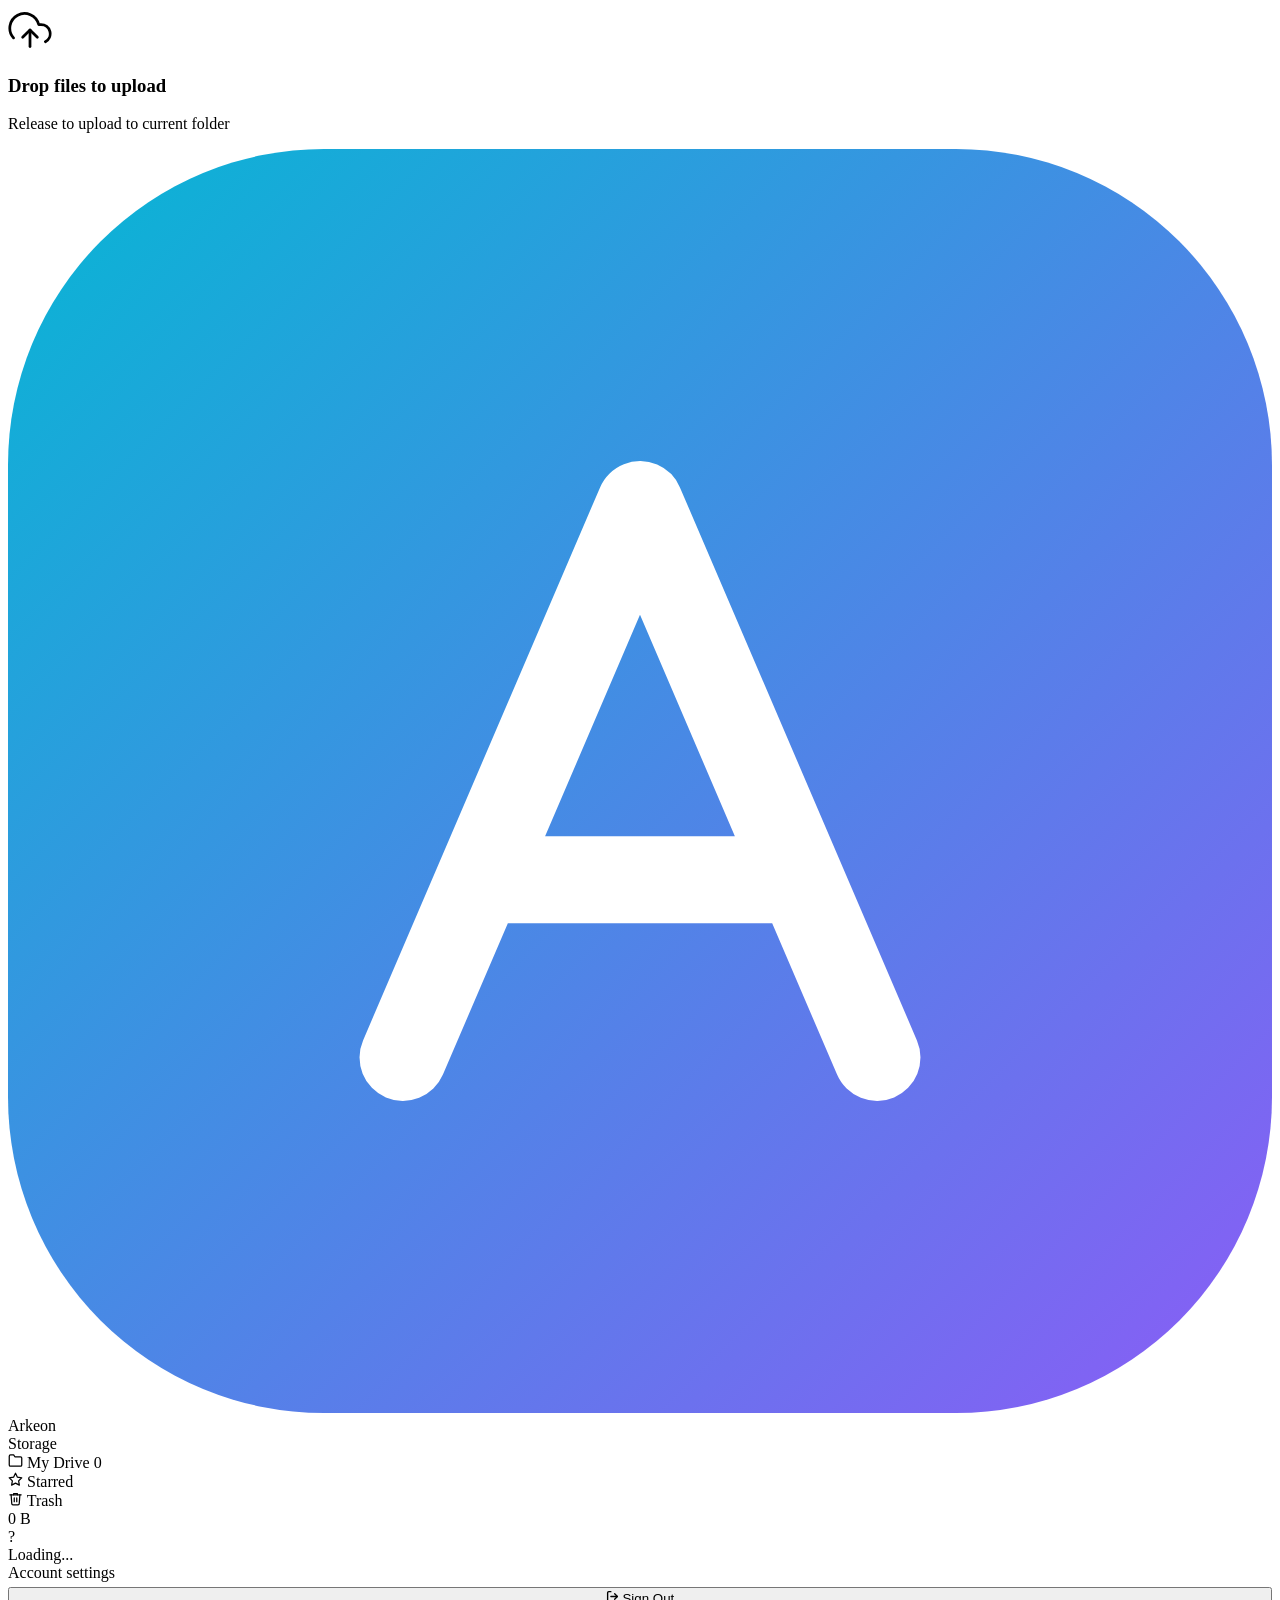
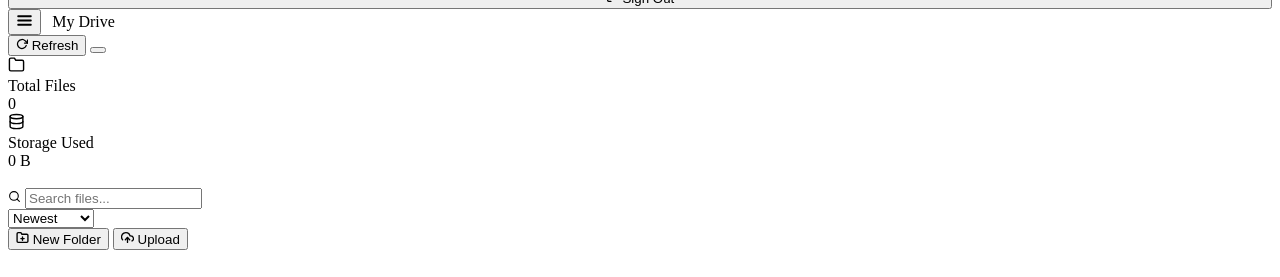
==== frontend/dashboard.html @ a2c5d9aa "Change greeting message to 'Goodbye World'" ====
<!DOCTYPE html>
<html lang="en">
<head>
  <meta charset="UTF-8"/>
  <meta name="viewport" content="width=device-width, initial-scale=1.0"/>
  <title>Arkeon</title>
  <link rel="icon" type="image/svg+xml" href="data:image/svg+xml,<svg xmlns='http://www.w3.org/2000/svg' viewBox='0 0 32 32' fill='none'><rect width='32' height='32' rx='8' fill='url(%23g)'/><defs><linearGradient id='g' x1='0' y1='0' x2='32' y2='32' gradientUnits='userSpaceOnUse'><stop offset='0%25' stop-color='%2306b6d4'/><stop offset='100%25' stop-color='%238b5cf6'/></linearGradient></defs><path d='M10 23L16 9l6 14M12.5 18.5h7' stroke='white' stroke-width='2.2' stroke-linecap='round' stroke-linejoin='round'/></svg>"/>
  <link rel="stylesheet" href="css/style.css"/>
  <style>
    .modal-overlay{position:fixed;inset:0;z-index:500;display:flex;align-items:center;justify-content:center;padding:1rem;background:rgba(0,0,0,0.55);backdrop-filter:blur(8px);opacity:0;pointer-events:none;transition:opacity 0.22s ease;}
    .modal-overlay.open{opacity:1;pointer-events:all;}
    .modal{width:100%;max-width:440px;padding:1.75rem;animation:modal-in 0.28s cubic-bezier(0.34,1.5,0.64,1);}
    .modal-lg{max-width:680px;}
    @keyframes modal-in{from{opacity:0;transform:scale(0.95) translateY(12px);}to{opacity:1;transform:none;}}
    .modal-header{display:flex;align-items:center;gap:0.5rem;margin-bottom:1.4rem;}
    .modal-title{font-size:1rem;font-weight:800;letter-spacing:-0.2px;flex:1;overflow:hidden;text-overflow:ellipsis;white-space:nowrap;}
    .modal-close{background:none;border:none;cursor:pointer;color:var(--text3);padding:0.3rem;border-radius:6px;transition:all var(--t);display:flex;align-items:center;flex-shrink:0;}
    .modal-close:hover{color:var(--text);background:var(--surface2);}
    .modal-back{background:none;border:none;cursor:pointer;color:var(--text3);padding:0.3rem;border-radius:6px;transition:all var(--t);display:flex;align-items:center;flex-shrink:0;}
    .modal-back:hover{color:var(--text);background:var(--surface2);}
    .user-row-clickable{cursor:pointer;transition:all var(--t);}
    .user-row-clickable:hover{background:var(--surface2);}
    .trash-card{border-color:rgba(244,63,94,0.18);background:rgba(244,63,94,0.03);}
    .star-badge{display:inline-flex;align-items:center;gap:0.25rem;color:var(--accent3);font-size:0.72rem;font-weight:700;}
  </style>
</head>
<body>
  <div class="bg-canvas"><div class="bg-orb"></div><div class="bg-orb"></div><div class="bg-orb"></div></div>

  <div class="upload-drop-zone" id="dropZone">
    <svg width="44" height="44" viewBox="0 0 24 24" fill="none" stroke="currentColor" stroke-width="1.5" stroke-linecap="round" stroke-linejoin="round" style="color:var(--accent)"><polyline points="16 16 12 12 8 16"/><line x1="12" y1="12" x2="12" y2="21"/><path d="M20.39 18.39A5 5 0 0 0 18 9h-1.26A8 8 0 1 0 3 16.3"/></svg>
    <h3>Drop files to upload</h3>
    <p>Release to upload to current folder</p>
  </div>

  <div class="dash-layout page">
    <aside class="sidebar" id="sidebar">
      <div class="sidebar-glow"></div>
      <div class="sidebar-logo">
        <svg class="sidebar-logo-icon" viewBox="0 0 32 32" fill="none" xmlns="http://www.w3.org/2000/svg"><rect width="32" height="32" rx="8" fill="url(#sg)"/><defs><linearGradient id="sg" x1="0" y1="0" x2="32" y2="32" gradientUnits="userSpaceOnUse"><stop offset="0%" stop-color="#06b6d4"/><stop offset="100%" stop-color="#8b5cf6"/></linearGradient></defs><path d="M10 23L16 9l6 14M12.5 18.5h7" stroke="white" stroke-width="2.2" stroke-linecap="round" stroke-linejoin="round"/></svg>
        <span>Arkeon</span>
      </div>

      <nav class="sidebar-nav">
        <div class="sidebar-section">Storage</div>
        <div class="nav-item active" id="nav-drive" onclick="switchView('drive')">
          <svg width="15" height="15" viewBox="0 0 24 24" fill="none" stroke="currentColor" stroke-width="2" stroke-linecap="round" stroke-linejoin="round"><path d="M22 19a2 2 0 0 1-2 2H4a2 2 0 0 1-2-2V5a2 2 0 0 1 2-2h5l2 3h9a2 2 0 0 1 2 2z"/></svg>
          <span id="driveLabel">My Drive</span>
          <span class="nav-badge" id="navCount">0</span>
        </div>
        <div class="nav-item" id="nav-starred" onclick="switchView('starred')">
          <svg width="15" height="15" viewBox="0 0 24 24" fill="none" stroke="currentColor" stroke-width="2" stroke-linecap="round" stroke-linejoin="round"><polygon points="12 2 15.09 8.26 22 9.27 17 14.14 18.18 21.02 12 17.77 5.82 21.02 7 14.14 2 9.27 8.91 8.26 12 2"/></svg>
          Starred
        </div>
        <div class="nav-item" id="nav-trash" onclick="switchView('trash')">
          <svg width="15" height="15" viewBox="0 0 24 24" fill="none" stroke="currentColor" stroke-width="2" stroke-linecap="round" stroke-linejoin="round"><polyline points="3 6 5 6 21 6"/><path d="M19 6l-1 14a2 2 0 0 1-2 2H8a2 2 0 0 1-2-2L5 6"/><path d="M10 11v6"/><path d="M14 11v6"/><path d="M9 6V4h6v2"/></svg>
          Trash
          <span class="nav-badge" id="trashCount" style="display:none;">0</span>
        </div>

        <div class="sidebar-section" id="adminSection" style="display:none;margin-top:0.25rem;">Admin</div>
        <div class="nav-item" id="nav-admin" style="display:none;" onclick="window.location.href='admin.html'">
          <svg width="15" height="15" viewBox="0 0 24 24" fill="none" stroke="currentColor" stroke-width="2" stroke-linecap="round" stroke-linejoin="round"><path d="M17 21v-2a4 4 0 0 0-4-4H5a4 4 0 0 0-4 4v2"/><circle cx="9" cy="7" r="4"/><path d="M23 21v-2a4 4 0 0 0-3-3.87"/><path d="M16 3.13a4 4 0 0 1 0 7.75"/></svg>
          Members
        </div>
      </nav>

      <div class="sidebar-bottom">
        <div class="storage-bar-wrap" id="storageBanner">
          <div class="storage-bar-label">
            <span id="storageUsedLbl">0 B</span>
            <span id="storageLimitLbl" style="color:var(--text3);"></span>
          </div>
          <div class="storage-bar"><div class="storage-bar-fill" id="storageFill" style="width:0%"></div></div>
        </div>
        <div class="user-row user-row-clickable" onclick="openSettings()">
          <div class="avatar" id="userAvatar">?</div>
          <div class="user-meta">
            <div class="user-name-el" id="userName">Loading...</div>
            <div class="user-sub">Account settings</div>
          </div>
        </div>
        <button class="btn btn-ghost btn-sm" style="width:100%;gap:0.5rem;margin-top:0.3rem;" onclick="auth.logout()">
          <svg width="13" height="13" viewBox="0 0 24 24" fill="none" stroke="currentColor" stroke-width="2.5" stroke-linecap="round" stroke-linejoin="round"><path d="M9 21H5a2 2 0 0 1-2-2V5a2 2 0 0 1 2-2h4"/><polyline points="16 17 21 12 16 7"/><line x1="21" y1="12" x2="9" y2="12"/></svg>
          Sign Out
        </button>
      </div>
    </aside>

    <main class="main">
      <header class="topbar-dash">
        <div style="display:flex;align-items:center;gap:0.7rem;">
          <button class="mobile-menu-btn" onclick="toggleSidebar()">
            <svg width="17" height="17" viewBox="0 0 24 24" fill="none" stroke="currentColor" stroke-width="2.5" stroke-linecap="round" stroke-linejoin="round"><line x1="3" y1="12" x2="21" y2="12"/><line x1="3" y1="6" x2="21" y2="6"/><line x1="3" y1="18" x2="21" y2="18"/></svg>
          </button>
          <span class="topbar-title" id="viewTitle">My Drive</span>
        </div>
        <div class="topbar-right">
          <button class="btn btn-ghost btn-sm" id="emptyTrashBtn" onclick="emptyTrash()" style="display:none;color:var(--danger);border-color:rgba(244,63,94,0.3);gap:0.4rem;">
            <svg width="12" height="12" viewBox="0 0 24 24" fill="none" stroke="currentColor" stroke-width="2.5" stroke-linecap="round" stroke-linejoin="round"><polyline points="3 6 5 6 21 6"/><path d="M19 6l-1 14a2 2 0 0 1-2 2H8a2 2 0 0 1-2-2L5 6"/></svg>
            Empty Trash
          </button>
          <button class="btn btn-ghost btn-sm" onclick="refresh()" style="gap:0.4rem;">
            <svg width="12" height="12" viewBox="0 0 24 24" fill="none" stroke="currentColor" stroke-width="2.5" stroke-linecap="round" stroke-linejoin="round"><polyline points="23 4 23 10 17 10"/><path d="M20.49 15a9 9 0 1 1-2.12-9.36L23 10"/></svg>
            <span class="hide-mobile">Refresh</span>
          </button>
          <button class="theme-toggle"></button>
        </div>
      </header>

      <div class="content">
        <div class="stats-grid">
          <div class="glass stat-card">
            <div class="stat-icon"><svg width="17" height="17" viewBox="0 0 24 24" fill="none" stroke="currentColor" stroke-width="2" stroke-linecap="round" stroke-linejoin="round"><path d="M22 19a2 2 0 0 1-2 2H4a2 2 0 0 1-2-2V5a2 2 0 0 1 2-2h5l2 3h9a2 2 0 0 1 2 2z"/></svg></div>
            <div class="stat-label">Total Files</div>
            <div class="stat-val" id="statFiles">0</div>
          </div>
          <div class="glass stat-card">
            <div class="stat-icon"><svg width="17" height="17" viewBox="0 0 24 24" fill="none" stroke="currentColor" stroke-width="2" stroke-linecap="round" stroke-linejoin="round"><ellipse cx="12" cy="5" rx="9" ry="3"/><path d="M21 12c0 1.66-4 3-9 3s-9-1.34-9-3"/><path d="M3 5v14c0 1.66 4 3 9 3s9-1.34 9-3V5"/></svg></div>
            <div class="stat-label">Storage Used</div>
            <div class="stat-val" id="statSize">0 <span class="unit">B</span></div>
          </div>
        </div>

        <div id="globalAlert" class="alert" style="margin-bottom:1.1rem;"></div>

        <!-- Drive toolbar -->
        <div id="driveToolbar" class="toolbar">
          <div class="search-wrap">
            <svg width="13" height="13" viewBox="0 0 24 24" fill="none" stroke="currentColor" stroke-width="2" stroke-linecap="round" stroke-linejoin="round"><circle cx="11" cy="11" r="8"/><line x1="21" y1="21" x2="16.65" y2="16.65"/></svg>
            <input class="search-input" type="text" id="searchInput" placeholder="Search files..." oninput="handleSearch()"/>
          </div>
          <select id="sortSelect" onchange="loadDrive()">
            <option value="date-desc">Newest</option>
            <option value="date-asc">Oldest</option>
            <option value="name-asc">Name A–Z</option>
            <option value="name-desc">Name Z–A</option>
            <option value="size-desc">Largest</option>
            <option value="size-asc">Smallest</option>
          </select>
          <div class="toolbar-actions">
            <button class="btn btn-ghost btn-sm" onclick="openNewFolder()" style="gap:0.4rem;">
              <svg width="13" height="13" viewBox="0 0 24 24" fill="none" stroke="currentColor" stroke-width="2.5" stroke-linecap="round" stroke-linejoin="round"><path d="M22 19a2 2 0 0 1-2 2H4a2 2 0 0 1-2-2V5a2 2 0 0 1 2-2h5l2 3h9a2 2 0 0 1 2 2z"/><line x1="12" y1="11" x2="12" y2="17"/><line x1="9" y1="14" x2="15" y2="14"/></svg>
              <span class="hide-mobile">New Folder</span>
            </button>
            <button class="btn btn-primary btn-sm" onclick="document.getElementById('fileInput').click()" style="gap:0.4rem;">
              <svg width="13" height="13" viewBox="0 0 24 24" fill="none" stroke="currentColor" stroke-width="2.5" stroke-linecap="round" stroke-linejoin="round"><polyline points="16 16 12 12 8 16"/><line x1="12" y1="12" x2="12" y2="21"/><path d="M20.39 18.39A5 5 0 0 0 18 9h-1.26A8 8 0 1 0 3 16.3"/></svg>
              Upload
            </button>
            <input type="file" id="fileInput" multiple style="display:none;"/>
          </div>
        </div>

        <div class="progress-wrap" id="progressWrap" style="margin-bottom:0.85rem;"><div class="progress-fill" id="progressFill"></div></div>
        <div id="uploadQueue" style="display:flex;flex-direction:column;gap:0.35rem;margin-bottom:0.85rem;"></div>
        <div id="uploadAlert" class="alert" style="margin-bottom:0.85rem;"></div>

        <div class="breadcrumb" id="breadcrumb"></div>
        <div id="fileList" class="file-list"></div>
      </div>
    </main>
  </div>

  <!-- Preview Modal -->
  <div class="modal-overlay" id="previewOverlay" onclick="if(event.target.id==='previewOverlay')closeModal('previewOverlay')">
    <div class="glass modal modal-lg">
      <div class="modal-header">
        <span class="modal-title" id="previewTitle">Preview</span>
        <button class="modal-close" onclick="closeModal('previewOverlay')"><svg width="17" height="17" viewBox="0 0 24 24" fill="none" stroke="currentColor" stroke-width="2.5" stroke-linecap="round" stroke-linejoin="round"><line x1="18" y1="6" x2="6" y2="18"/><line x1="6" y1="6" x2="18" y2="18"/></svg></button>
      </div>
      <div class="preview-content" id="previewContent"></div>
      <div class="preview-actions">
        <button class="btn btn-primary" id="previewDownloadBtn" style="flex:1;">
          <svg width="14" height="14" viewBox="0 0 24 24" fill="none" stroke="currentColor" stroke-width="2.5" stroke-linecap="round" stroke-linejoin="round"><path d="M21 15v4a2 2 0 0 1-2 2H5a2 2 0 0 1-2-2v-4"/><polyline points="7 10 12 15 17 10"/><line x1="12" y1="15" x2="12" y2="3"/></svg>
          Download
        </button>
        <button class="btn btn-ghost" id="previewShareBtn" style="flex:1;">
          <svg width="14" height="14" viewBox="0 0 24 24" fill="none" stroke="currentColor" stroke-width="2.5" stroke-linecap="round" stroke-linejoin="round"><circle cx="18" cy="5" r="3"/><circle cx="6" cy="12" r="3"/><circle cx="18" cy="19" r="3"/><line x1="8.59" y1="13.51" x2="15.42" y2="17.49"/><line x1="15.41" y1="6.51" x2="8.59" y2="10.49"/></svg>
          Share
        </button>
        <button class="btn btn-ghost" id="previewStarBtn"></button>
        <button class="btn btn-ghost" id="previewDeleteBtn" style="color:var(--danger);border-color:rgba(244,63,94,0.25);">
          <svg width="14" height="14" viewBox="0 0 24 24" fill="none" stroke="currentColor" stroke-width="2.5" stroke-linecap="round" stroke-linejoin="round"><polyline points="3 6 5 6 21 6"/><path d="M19 6l-1 14a2 2 0 0 1-2 2H8a2 2 0 0 1-2-2L5 6"/></svg>
        </button>
      </div>
    </div>
  </div>

  <!-- File Action Modal -->
  <div class="modal-overlay" id="fileActionOverlay" onclick="if(event.target.id==='fileActionOverlay')closeModal('fileActionOverlay')">
    <div class="glass modal">
      <div class="modal-header">
        <span class="modal-title" id="fileActionName"></span>
        <button class="modal-close" onclick="closeModal('fileActionOverlay')"><svg width="17" height="17" viewBox="0 0 24 24" fill="none" stroke="currentColor" stroke-width="2.5" stroke-linecap="round" stroke-linejoin="round"><line x1="18" y1="6" x2="6" y2="18"/><line x1="6" y1="6" x2="18" y2="18"/></svg></button>
      </div>
      <div class="file-action-list" id="fileActionList"></div>
    </div>
  </div>

  <!-- Share Modal -->
  <div class="modal-overlay" id="shareOverlay" onclick="if(event.target.id==='shareOverlay')closeModal('shareOverlay')">
    <div class="glass modal">
      <div class="modal-header">
        <span class="modal-title">Share File</span>
        <button class="modal-close" onclick="closeModal('shareOverlay')"><svg width="17" height="17" viewBox="0 0 24 24" fill="none" stroke="currentColor" stroke-width="2.5" stroke-linecap="round" stroke-linejoin="round"><line x1="18" y1="6" x2="6" y2="18"/><line x1="6" y1="6" x2="18" y2="18"/></svg></button>
      </div>
      <div id="shareAlert" class="alert" style="margin-bottom:0.85rem;"></div>
      <div class="form-stack">
        <div class="form-group">
          <label>Link expires after</label>
          <select id="shareExpiry">
            <option value="1">1 hour</option><option value="6">6 hours</option>
            <option value="24" selected>24 hours</option><option value="72">3 days</option>
            <option value="168">7 days</option>
          </select>
        </div>
        <button class="btn btn-primary" id="shareBtn">Generate Link</button>
        <div id="shareResult" style="display:none;">
          <div class="form-group">
            <label>Share URL</label>
            <div style="display:flex;gap:0.5rem;margin-top:0.5rem;">
              <input type="text" id="shareUrl" readonly style="flex:1;font-size:0.8rem;"/>
              <button class="btn btn-ghost btn-sm" id="copyBtn" onclick="copyShareUrl()">Copy</button>
            </div>
          </div>
          <p style="color:var(--text3);font-size:0.76rem;margin-top:0.4rem;" id="shareExpireInfo"></p>
        </div>
      </div>
    </div>
  </div>

  <!-- New Folder Modal -->
  <div class="modal-overlay" id="folderOverlay" onclick="if(event.target.id==='folderOverlay')closeModal('folderOverlay')">
    <div class="glass modal">
      <div class="modal-header">
        <span class="modal-title">New Folder</span>
        <button class="modal-close" onclick="closeModal('folderOverlay')"><svg width="17" height="17" viewBox="0 0 24 24" fill="none" stroke="currentColor" stroke-width="2.5" stroke-linecap="round" stroke-linejoin="round"><line x1="18" y1="6" x2="6" y2="18"/><line x1="6" y1="6" x2="18" y2="18"/></svg></button>
      </div>
      <div id="folderAlert" class="alert" style="margin-bottom:0.85rem;"></div>
      <div class="form-stack">
        <div class="form-group"><label>Folder name</label><input type="text" id="folderName" placeholder="Enter folder name"/></div>
        <button class="btn btn-primary" id="folderBtn">Create Folder</button>
      </div>
    </div>
  </div>

  <!-- Rename Modal -->
  <div class="modal-overlay" id="renameOverlay" onclick="if(event.target.id==='renameOverlay')closeModal('renameOverlay')">
    <div class="glass modal">
      <div class="modal-header">
        <span class="modal-title">Rename</span>
        <button class="modal-close" onclick="closeModal('renameOverlay')"><svg width="17" height="17" viewBox="0 0 24 24" fill="none" stroke="currentColor" stroke-width="2.5" stroke-linecap="round" stroke-linejoin="round"><line x1="18" y1="6" x2="6" y2="18"/><line x1="6" y1="6" x2="18" y2="18"/></svg></button>
      </div>
      <div id="renameAlert" class="alert" style="margin-bottom:0.85rem;"></div>
      <div class="form-stack">
        <div class="form-group"><label>New name</label><input type="text" id="renameInput" placeholder="Enter new name"/></div>
        <button class="btn btn-primary" id="renameBtn">Rename</button>
      </div>
    </div>
  </div>

  <!-- Settings Modal -->
  <div class="modal-overlay" id="settingsOverlay" onclick="if(event.target.id==='settingsOverlay')closeModal('settingsOverlay')">
    <div class="glass modal">
      <div id="gatePanel">
        <div class="modal-header">
          <span class="modal-title">Confirm Identity</span>
          <button class="modal-close" onclick="closeModal('settingsOverlay')"><svg width="17" height="17" viewBox="0 0 24 24" fill="none" stroke="currentColor" stroke-width="2.5" stroke-linecap="round" stroke-linejoin="round"><line x1="18" y1="6" x2="6" y2="18"/><line x1="6" y1="6" x2="18" y2="18"/></svg></button>
        </div>
        <p style="color:var(--text2);font-size:0.86rem;margin-bottom:1.1rem;">Enter your password to access account settings.</p>
        <div id="gateAlert" class="alert" style="margin-bottom:0.85rem;"></div>
        <div class="form-stack">
          <div class="form-group"><label>Password</label><input type="password" id="gatePassword" placeholder="Enter your password"/></div>
          <button class="btn btn-primary" id="gateBtn">
            <svg width="14" height="14" viewBox="0 0 24 24" fill="none" stroke="currentColor" stroke-width="2.5" stroke-linecap="round" stroke-linejoin="round"><rect x="3" y="11" width="18" height="11" rx="2" ry="2"/><path d="M7 11V7a5 5 0 0 1 10 0v4"/></svg>
            Unlock Settings
          </button>
        </div>
      </div>
      <div id="settingsPanel" style="display:none;">
        <div class="modal-header">
          <span class="modal-title">Account Settings</span>
          <button class="modal-close" onclick="closeModal('settingsOverlay')"><svg width="17" height="17" viewBox="0 0 24 24" fill="none" stroke="currentColor" stroke-width="2.5" stroke-linecap="round" stroke-linejoin="round"><line x1="18" y1="6" x2="6" y2="18"/><line x1="6" y1="6" x2="18" y2="18"/></svg></button>
        </div>
        <div class="settings-list">
          <div class="settings-item" onclick="showSubPanel('profilePanel')">
            <div class="settings-icon green"><svg width="15" height="15" viewBox="0 0 24 24" fill="none" stroke="currentColor" stroke-width="2"><rect x="3" y="3" width="18" height="18" rx="2"/><circle cx="12" cy="10" r="3"/><path d="M7 21v-2a4 4 0 0 1 4-4h2a4 4 0 0 1 4 4v2"/></svg></div>
            <div><div class="settings-label">Profile Picture</div><div class="settings-sub">Upload or change your avatar</div></div>
          </div>
          <div class="settings-item" onclick="showSubPanel('namePanel')">
            <div class="settings-icon blue"><svg width="15" height="15" viewBox="0 0 24 24" fill="none" stroke="currentColor" stroke-width="2"><path d="M20 21v-2a4 4 0 0 0-4-4H8a4 4 0 0 0-4 4v2"/><circle cx="12" cy="7" r="4"/></svg></div>
            <div><div class="settings-label">Change Username</div><div class="settings-sub">Update your display name</div></div>
          </div>
          <div class="settings-item" onclick="showSubPanel('emailPanel')">
            <div class="settings-icon blue"><svg width="15" height="15" viewBox="0 0 24 24" fill="none" stroke="currentColor" stroke-width="2"><path d="M4 4h16c1.1 0 2 .9 2 2v12c0 1.1-.9 2-2 2H4c-1.1 0-2-.9-2-2V6c0-1.1.9-2 2-2z"/><polyline points="22,6 12,13 2,6"/></svg></div>
            <div><div class="settings-label">Change Email</div><div class="settings-sub">Update your email address</div></div>
          </div>
          <div class="settings-item" onclick="showSubPanel('passwordPanel')">
            <div class="settings-icon blue"><svg width="15" height="15" viewBox="0 0 24 24" fill="none" stroke="currentColor" stroke-width="2"><rect x="3" y="11" width="18" height="11" rx="2" ry="2"/><path d="M7 11V7a5 5 0 0 1 10 0v4"/></svg></div>
            <div><div class="settings-label">Change Password</div><div class="settings-sub">Update your login password</div></div>
          </div>
          <div class="settings-item danger" id="deleteAccountItem" onclick="showSubPanel('deletePanel')">
            <div class="settings-icon red"><svg width="15" height="15" viewBox="0 0 24 24" fill="none" stroke="currentColor" stroke-width="2"><polyline points="3 6 5 6 21 6"/><path d="M19 6l-1 14a2 2 0 0 1-2 2H8a2 2 0 0 1-2-2L5 6"/></svg></div>
            <div><div class="settings-label" style="color:var(--danger);">Delete Account</div><div class="settings-sub">Permanently remove your account</div></div>
          </div>
        </div>
      </div>
      <div id="profilePanel" style="display:none;">
        <div class="modal-header">
          <button class="modal-back" onclick="showSubPanel(null)"><svg width="15" height="15" viewBox="0 0 24 24" fill="none" stroke="currentColor" stroke-width="2.5" stroke-linecap="round" stroke-linejoin="round"><line x1="19" y1="12" x2="5" y2="12"/><polyline points="12 19 5 12 12 5"/></svg></button>
          <span class="modal-title">Profile Picture</span>
          <button class="modal-close" onclick="closeModal('settingsOverlay')"><svg width="17" height="17" viewBox="0 0 24 24" fill="none" stroke="currentColor" stroke-width="2.5" stroke-linecap="round" stroke-linejoin="round"><line x1="18" y1="6" x2="6" y2="18"/><line x1="6" y1="6" x2="18" y2="18"/></svg></button>
        </div>
        <div id="profileAlert" class="alert" style="margin-bottom:0.85rem;"></div>
        <div class="profile-upload-wrap">
          <div class="profile-avatar-lg" id="profilePreview"></div>
          <div><p style="font-size:0.86rem;font-weight:600;margin-bottom:0.25rem;">Current avatar</p><p style="font-size:0.75rem;color:var(--text3);">JPG, PNG, WEBP or GIF.</p></div>
        </div>
        <div class="form-stack">
          <input type="file" id="profileFileInput" accept="image/*" style="display:none;"/>
          <button class="btn btn-ghost" id="resetProfileBtn" style="width:100%;gap:0.5rem;display:none;">
            <svg width="14" height="14" viewBox="0 0 24 24" fill="none" stroke="currentColor" stroke-width="2.5" stroke-linecap="round" stroke-linejoin="round"><polyline points="3 6 5 6 21 6"/><path d="M19 6l-1 14a2 2 0 0 1-2 2H8a2 2 0 0 1-2-2L5 6"/></svg>
            Reset to Default
          </button>
          <button class="btn btn-ghost" onclick="document.getElementById('profileFileInput').click()" style="width:100%;gap:0.5rem;">
            <svg width="14" height="14" viewBox="0 0 24 24" fill="none" stroke="currentColor" stroke-width="2.5" stroke-linecap="round" stroke-linejoin="round"><polyline points="16 16 12 12 8 16"/><line x1="12" y1="12" x2="12" y2="21"/><path d="M20.39 18.39A5 5 0 0 0 18 9h-1.26A8 8 0 1 0 3 16.3"/></svg>
            Choose Image
          </button>
          <button class="btn btn-primary" id="profileUploadBtn" style="display:none;">Upload Profile Picture</button>
        </div>
      </div>
      <div id="namePanel" style="display:none;">
        <div class="modal-header">
          <button class="modal-back" onclick="showSubPanel(null)"><svg width="15" height="15" viewBox="0 0 24 24" fill="none" stroke="currentColor" stroke-width="2.5" stroke-linecap="round" stroke-linejoin="round"><line x1="19" y1="12" x2="5" y2="12"/><polyline points="12 19 5 12 12 5"/></svg></button>
          <span class="modal-title">Change Username</span>
          <button class="modal-close" onclick="closeModal('settingsOverlay')"><svg width="17" height="17" viewBox="0 0 24 24" fill="none" stroke="currentColor" stroke-width="2.5" stroke-linecap="round" stroke-linejoin="round"><line x1="18" y1="6" x2="6" y2="18"/><line x1="6" y1="6" x2="18" y2="18"/></svg></button>
        </div>
        <div id="nameAlert" class="alert" style="margin-bottom:0.85rem;"></div>
        <div class="form-stack">
          <div class="form-group"><label>New username</label><input type="text" id="newName" placeholder="Enter new username"/></div>
          <button class="btn btn-primary" id="nameBtn">Update Username</button>
        </div>
      </div>
      <div id="emailPanel" style="display:none;">
        <div class="modal-header">
          <button class="modal-back" onclick="showSubPanel(null)"><svg width="15" height="15" viewBox="0 0 24 24" fill="none" stroke="currentColor" stroke-width="2.5" stroke-linecap="round" stroke-linejoin="round"><line x1="19" y1="12" x2="5" y2="12"/><polyline points="12 19 5 12 12 5"/></svg></button>
          <span class="modal-title">Change Email</span>
          <button class="modal-close" onclick="closeModal('settingsOverlay')"><svg width="17" height="17" viewBox="0 0 24 24" fill="none" stroke="currentColor" stroke-width="2.5" stroke-linecap="round" stroke-linejoin="round"><line x1="18" y1="6" x2="6" y2="18"/><line x1="6" y1="6" x2="18" y2="18"/></svg></button>
        </div>
        <div id="emailAlert" class="alert" style="margin-bottom:0.85rem;"></div>
        <div class="form-stack">
          <div class="form-group"><label>New email</label><input type="email" id="newEmail" placeholder="your@email.com"/></div>
          <button class="btn btn-primary" id="emailBtn">Update Email</button>
        </div>
      </div>
      <div id="passwordPanel" style="display:none;">
        <div class="modal-header">
          <button class="modal-back" onclick="showSubPanel(null)"><svg width="15" height="15" viewBox="0 0 24 24" fill="none" stroke="currentColor" stroke-width="2.5" stroke-linecap="round" stroke-linejoin="round"><line x1="19" y1="12" x2="5" y2="12"/><polyline points="12 19 5 12 12 5"/></svg></button>
          <span class="modal-title">Change Password</span>
          <button class="modal-close" onclick="closeModal('settingsOverlay')"><svg width="17" height="17" viewBox="0 0 24 24" fill="none" stroke="currentColor" stroke-width="2.5" stroke-linecap="round" stroke-linejoin="round"><line x1="18" y1="6" x2="6" y2="18"/><line x1="6" y1="6" x2="18" y2="18"/></svg></button>
        </div>
        <div id="passwordAlert" class="alert" style="margin-bottom:0.85rem;"></div>
        <div class="form-stack">
          <div class="form-group"><label>New password</label><input type="password" id="newPassword" placeholder="Enter new password"/></div>
          <div class="form-group"><label>Confirm password</label><input type="password" id="newPassword2" placeholder="Repeat new password"/></div>
          <button class="btn btn-primary" id="passwordBtn">Update Password</button>
        </div>
      </div>
      <div id="deletePanel" style="display:none;">
        <div class="modal-header">
          <button class="modal-back" onclick="showSubPanel(null)"><svg width="15" height="15" viewBox="0 0 24 24" fill="none" stroke="currentColor" stroke-width="2.5" stroke-linecap="round" stroke-linejoin="round"><line x1="19" y1="12" x2="5" y2="12"/><polyline points="12 19 5 12 12 5"/></svg></button>
          <span class="modal-title" style="color:var(--danger);">Delete Account</span>
          <button class="modal-close" onclick="closeModal('settingsOverlay')"><svg width="17" height="17" viewBox="0 0 24 24" fill="none" stroke="currentColor" stroke-width="2.5" stroke-linecap="round" stroke-linejoin="round"><line x1="18" y1="6" x2="6" y2="18"/><line x1="6" y1="6" x2="18" y2="18"/></svg></button>
        </div>
        <div style="background:rgba(244,63,94,0.08);border:1px solid rgba(244,63,94,0.18);border-radius:var(--radius-sm);padding:0.8rem 0.95rem;margin-bottom:1rem;font-size:0.84rem;color:#fb7185;line-height:1.5;">⚠️ This will permanently delete your account and <strong>all your files</strong>. This cannot be undone.</div>
        <div id="deleteAlert" class="alert" style="margin-bottom:0.85rem;"></div>
        <div class="form-stack">
          <div class="form-group"><label>Type DELETE to confirm</label><input type="text" id="deleteConfirm" placeholder="DELETE"/></div>
          <button class="btn" id="deleteBtn" style="background:var(--danger);color:#fff;width:100%;box-shadow:0 4px 16px rgba(244,63,94,0.3);">Delete My Account</button>
        </div>
      </div>
    </div>
  </div>

  <script src="js/api.js"></script>
  <script>
    if (!auth.require()) throw new Error("Unauthorized");
    const user = auth.getUser();
    if (user) {
      document.getElementById("userName").textContent = user.name;
      document.getElementById("driveLabel").textContent = `${user.name}'s Drive`;
      document.getElementById("viewTitle").textContent = `${user.name}'s Drive`;
      updateAvatarDisplay(user);
      if (user.is_admin) {
        document.getElementById("nav-admin").style.display = "flex";
        document.getElementById("adminSection").style.display = "block";
        document.getElementById("deleteAccountItem").style.display = "none";
      }
    }

    const PREVIEWABLE = new Set(["image/jpeg","image/png","image/gif","image/webp","image/svg+xml","application/pdf","text/plain","video/mp4","video/webm","video/ogg","video/quicktime"]);
    const VIDEO_TYPES = new Set(["video/mp4","video/webm","video/ogg","video/quicktime"]);

    let currentView = "drive";
    let currentParentId = null;
    let breadcrumbs = [{id:null, name:`${user?.name||'My'}'s Drive`}];
    let verifiedPassword = "";
    let currentShareFileId = null;
    let renameTargetId = null;
    let profileFile = null;
    let searchTimeout = null;

    function updateAvatarDisplay(u) {
      const el = document.getElementById("userAvatar");
      if (u?.id && u?.profile_image) {
        el.innerHTML = `<img src="/api/user/profile-image/${u.id}?t=${Date.now()}" style="width:30px;height:30px;border-radius:50%;object-fit:cover;" onerror="this.parentElement.innerHTML='${(u.name||'?')[0].toUpperCase()}'"/>`;
      } else {
        el.innerHTML = (u?.name||"?")[0].toUpperCase();
      }
    }

    function toggleSidebar() { document.getElementById("sidebar").classList.toggle("open"); }
    document.addEventListener("click", e => {
      const sb = document.getElementById("sidebar");
      if (sb.classList.contains("open") && !sb.contains(e.target) && !e.target.closest(".mobile-menu-btn")) sb.classList.remove("open");
    });

    function switchView(view) {
      currentView = view;
      ["drive","starred","trash"].forEach(v => document.getElementById(`nav-${v}`).classList.toggle("active", v === view));
      document.getElementById("driveToolbar").style.display = view === "drive" ? "flex" : "none";
      document.getElementById("emptyTrashBtn").style.display = view === "trash" ? "flex" : "none";
      document.getElementById("breadcrumb").style.display = view === "drive" ? "flex" : "none";
      const titles = {drive: `${user?.name||'My'}'s Drive`, starred: "Starred", trash: "Trash"};
      document.getElementById("viewTitle").textContent = titles[view];
      refresh();
    }

    function refresh() {
      if (currentView === "drive") loadDrive();
      else if (currentView === "starred") loadStarred();
      else if (currentView === "trash") loadTrash();
      loadStats();
    }

    async function loadStats() {
      const res = await apiFetch("/api/file/stats");
      if (!res) return;
      const s = await res.json();
      document.getElementById("statFiles").textContent = s.total_files;
      const sizeStr = formatSize(s.total_size);
      const parts = sizeStr.match(/^([\d.]+)\s*(.+)$/);
      document.getElementById("statSize").innerHTML = parts ? `${parts[1]} <span class="unit">${parts[2]}</span>` : sizeStr;
      const trash = s.trash_count || 0;
      const tb = document.getElementById("trashCount");
      tb.textContent = trash; tb.style.display = trash > 0 ? "block" : "none";
      const usedLbl = document.getElementById("storageUsedLbl");
      const limitLbl = document.getElementById("storageLimitLbl");
      const fill = document.getElementById("storageFill");
      usedLbl.textContent = formatSize(s.total_size);
      if (s.storage_limit) {
        limitLbl.textContent = `/ ${formatSize(s.storage_limit)}`;
        fill.style.width = `${Math.min(100, (s.total_size / s.storage_limit) * 100)}%`;
      } else {
        limitLbl.textContent = "";
        fill.style.width = "20%";
      }
    }

    function sortFiles(files) {
      const sort = document.getElementById("sortSelect")?.value || "date-desc";
      return [...files].sort((a, b) => {
        if (sort === "date-desc") return new Date(b.create_date) - new Date(a.create_date);
        if (sort === "date-asc") return new Date(a.create_date) - new Date(b.create_date);
        if (sort === "name-asc") return a.file_name.localeCompare(b.file_name);
        if (sort === "name-desc") return b.file_name.localeCompare(a.file_name);
        if (sort === "size-desc") return b.file_size - a.file_size;
        if (sort === "size-asc") return a.file_size - b.file_size;
        return 0;
      });
    }

    function renderBreadcrumb() {
      document.getElementById("breadcrumb").innerHTML = breadcrumbs.map((item, i) => {
        const isLast = i === breadcrumbs.length - 1;
        return `${i > 0 ? '<span class="breadcrumb-sep">›</span>' : ''}<span class="breadcrumb-item ${isLast?'active':''}" onclick="${isLast?'':` navigateTo(${item.id===null?'null':item.id},${i})`}">${item.name}</span>`;
      }).join("");
    }

    function navigateTo(id, index) { currentParentId = id; breadcrumbs = breadcrumbs.slice(0, index+1); renderBreadcrumb(); loadDrive(); }
    function enterFolder(id, name) { currentParentId = id; breadcrumbs.push({id, name}); renderBreadcrumb(); loadDrive(); }

    function handleSearch() {
      clearTimeout(searchTimeout);
      const q = document.getElementById("searchInput").value.trim();
      if (q) searchTimeout = setTimeout(async () => {
        const res = await apiFetch(`/api/file/search?q=${encodeURIComponent(q)}`);
        if (res) renderFileList(await res.json(), "drive");
      }, 320);
      else loadDrive();
    }

    async function loadDrive() {
      const param = currentParentId !== null ? `?parent_id=${currentParentId}` : "";
      const res = await apiFetch(`/api/file/list${param}`);
      if (!res) return;
      renderBreadcrumb();
      renderFileList(sortFiles(await res.json()), "drive");
    }

    async function loadStarred() {
      const res = await apiFetch("/api/file/starred");
      if (!res) return;
      renderFileList(await res.json(), "starred");
    }

    async function loadTrash() {
      const res = await apiFetch("/api/file/trash");
      if (!res) return;
      renderFileList(await res.json(), "trash");
    }

    function renderFileList(files, mode) {
      const list = document.getElementById("fileList");
      if (!files.length) {
        const msgs = {drive:"This folder is empty", starred:"No starred files", trash:"Trash is empty"};
        const subs = {drive:"Upload files or create a new folder", starred:"Star files to find them quickly", trash:"Deleted files will appear here for 30 days"};
        const icons = {drive:"📂", starred:"⭐", trash:"🗑️"};
        list.innerHTML = `<div class="empty"><div class="empty-icon">${icons[mode]}</div><h3>${msgs[mode]}</h3><p>${subs[mode]}</p></div>`;
        return;
      }
      const sorted = mode === "drive" ? [...files.filter(f=>f.is_folder), ...files.filter(f=>!f.is_folder)] : files;
      list.innerHTML = sorted.map((f, i) => {
        const sn = f.file_name.replace(/'/g,"\\'").replace(/"/g,'&quot;');
        const ft = f.file_type || "";
        const starIcon = f.is_starred
          ? `<svg width="13" height="13" viewBox="0 0 24 24" fill="#f59e0b" stroke="#f59e0b" stroke-width="1.5"><polygon points="12 2 15.09 8.26 22 9.27 17 14.14 18.18 21.02 12 17.77 5.82 21.02 7 14.14 2 9.27 8.91 8.26 12 2"/></svg>`
          : `<svg width="13" height="13" viewBox="0 0 24 24" fill="none" stroke="currentColor" stroke-width="2"><polygon points="12 2 15.09 8.26 22 9.27 17 14.14 18.18 21.02 12 17.77 5.82 21.02 7 14.14 2 9.27 8.91 8.26 12 2"/></svg>`;

        if (mode === "trash") return `
          <div class="file-card trash-card" style="animation-delay:${i*0.03}s;" onclick="event.stopPropagation()">
            <div class="file-thumb">${fileEmoji(ft)}</div>
            <div class="file-info"><div class="file-name">${f.file_name}</div><div class="file-meta-row"><span>${formatSize(f.file_size||0)}</span><span>${ft||'Unknown'}</span></div></div>
            <div class="file-actions">
              <button class="btn-icon" title="Restore" onclick="restoreFile(${f.id})" style="color:var(--success)"><svg width="14" height="14" viewBox="0 0 24 24" fill="none" stroke="currentColor" stroke-width="2" stroke-linecap="round" stroke-linejoin="round"><polyline points="1 4 1 10 7 10"/><path d="M3.51 15a9 9 0 1 0 2.13-9.36L1 10"/></svg></button>
              <button class="btn-icon danger" title="Delete permanently" onclick="permanentDelete(${f.id})"><svg width="14" height="14" viewBox="0 0 24 24" fill="none" stroke="currentColor" stroke-width="2" stroke-linecap="round" stroke-linejoin="round"><polyline points="3 6 5 6 21 6"/><path d="M19 6l-1 14a2 2 0 0 1-2 2H8a2 2 0 0 1-2-2L5 6"/></svg></button>
            </div>
          </div>`;

        if (f.is_folder) return `
          <div class="file-card folder-card" style="animation-delay:${i*0.03}s;" onclick="enterFolder(${f.id},'${sn}')">
            <div class="file-thumb">📁</div>
            <div class="file-info"><div class="file-name">${f.file_name}</div><div class="file-meta-row"><span>Folder</span><span>${formatDate(f.create_date)}</span></div></div>
            <div class="file-actions" onclick="event.stopPropagation()">
              <button class="btn-icon" title="Rename" onclick="openRename(${f.id},'${sn}')"><svg width="13" height="13" viewBox="0 0 24 24" fill="none" stroke="currentColor" stroke-width="2" stroke-linecap="round" stroke-linejoin="round"><path d="M11 4H4a2 2 0 0 0-2 2v14a2 2 0 0 0 2 2h14a2 2 0 0 0 2-2v-7"/><path d="M18.5 2.5a2.121 2.121 0 0 1 3 3L12 15l-4 1 1-4 9.5-9.5z"/></svg></button>
              <button class="btn-icon danger" onclick="deleteItem(${f.id})"><svg width="13" height="13" viewBox="0 0 24 24" fill="none" stroke="currentColor" stroke-width="2" stroke-linecap="round" stroke-linejoin="round"><polyline points="3 6 5 6 21 6"/><path d="M19 6l-1 14a2 2 0 0 1-2 2H8a2 2 0 0 1-2-2L5 6"/><path d="M10 11v6"/><path d="M14 11v6"/></svg></button>
            </div>
          </div>`;

        return `
          <div class="file-card" style="animation-delay:${i*0.03}s;" onclick="openFileAction(${f.id},'${sn}','${ft}',${f.is_starred})">
            <div class="file-thumb">${fileEmoji(ft)}</div>
            <div class="file-info">
              <div class="file-name">${f.file_name}${f.is_starred?` <span class="star-badge">★</span>`:''}</div>
              <div class="file-meta-row"><span>${formatSize(f.file_size||0)}</span><span>${ft||'Unknown'}</span><span>${formatDate(f.create_date)}</span></div>
            </div>
            <div class="file-actions" onclick="event.stopPropagation()">
              <button class="btn-icon ${f.is_starred?'star-active':''}" title="${f.is_starred?'Unstar':'Star'}" onclick="toggleStar(${f.id},this)">${starIcon}</button>
              <button class="btn-icon" style="color:var(--accent)" onclick="openShare(${f.id})"><svg width="13" height="13" viewBox="0 0 24 24" fill="none" stroke="currentColor" stroke-width="2" stroke-linecap="round" stroke-linejoin="round"><circle cx="18" cy="5" r="3"/><circle cx="6" cy="12" r="3"/><circle cx="18" cy="19" r="3"/><line x1="8.59" y1="13.51" x2="15.42" y2="17.49"/><line x1="15.41" y1="6.51" x2="8.59" y2="10.49"/></svg></button>
              <button class="btn-icon" onclick="downloadFile(${f.id},'${sn}')"><svg width="13" height="13" viewBox="0 0 24 24" fill="none" stroke="currentColor" stroke-width="2" stroke-linecap="round" stroke-linejoin="round"><path d="M21 15v4a2 2 0 0 1-2 2H5a2 2 0 0 1-2-2v-4"/><polyline points="7 10 12 15 17 10"/><line x1="12" y1="15" x2="12" y2="3"/></svg></button>
              <button class="btn-icon danger" onclick="deleteItem(${f.id})"><svg width="13" height="13" viewBox="0 0 24 24" fill="none" stroke="currentColor" stroke-width="2" stroke-linecap="round" stroke-linejoin="round"><polyline points="3 6 5 6 21 6"/><path d="M19 6l-1 14a2 2 0 0 1-2 2H8a2 2 0 0 1-2-2L5 6"/><path d="M10 11v6"/><path d="M14 11v6"/></svg></button>
            </div>
          </div>`;
      }).join("");
    }

    async function toggleStar(id, btn) {
      const res = await apiFetch(`/api/file/star/${id}`, {method:"PATCH"});
      if (!res) return;
      const d = await res.json();
      const starred = d.is_starred;
      btn.className = `btn-icon ${starred?'star-active':''}`;
      btn.title = starred ? "Unstar" : "Star";
      btn.innerHTML = starred
        ? `<svg width="13" height="13" viewBox="0 0 24 24" fill="#f59e0b" stroke="#f59e0b" stroke-width="1.5"><polygon points="12 2 15.09 8.26 22 9.27 17 14.14 18.18 21.02 12 17.77 5.82 21.02 7 14.14 2 9.27 8.91 8.26 12 2"/></svg>`
        : `<svg width="13" height="13" viewBox="0 0 24 24" fill="none" stroke="currentColor" stroke-width="2"><polygon points="12 2 15.09 8.26 22 9.27 17 14.14 18.18 21.02 12 17.77 5.82 21.02 7 14.14 2 9.27 8.91 8.26 12 2"/></svg>`;
    }

    async function restoreFile(id) {
      const res = await apiFetch(`/api/file/trash/restore/${id}`, {method:"PATCH"});
      if (res?.ok) { showAlert(document.getElementById("globalAlert"), "File restored.", "success"); refresh(); }
    }

    async function permanentDelete(id) {
      if (!confirm("Permanently delete this file? This cannot be undone.")) return;
      const res = await apiFetch(`/api/file/trash/permanent/${id}`, {method:"DELETE"});
      if (res?.ok) refresh();
    }

    async function emptyTrash() {
      if (!confirm("Empty all trash? This cannot be undone.")) return;
      const res = await apiFetch("/api/file/trash/empty", {method:"DELETE"});
      if (res?.ok) { showAlert(document.getElementById("globalAlert"), "Trash emptied.", "success"); refresh(); }
    }

    function openFileAction(id, name, fileType, isStarred) {
      if (PREVIEWABLE.has(fileType)) { previewFile(id, name, fileType, isStarred); return; }
      document.getElementById("fileActionName").textContent = name;
      document.getElementById("fileActionList").innerHTML = `
        <div class="file-action-item" onclick="closeModal('fileActionOverlay');downloadFile(${id},'${name.replace(/'/g,"\\'")}')">
          <div class="file-action-icon" style="background:var(--surface2);color:var(--accent);"><svg width="16" height="16" viewBox="0 0 24 24" fill="none" stroke="currentColor" stroke-width="2" stroke-linecap="round" stroke-linejoin="round"><path d="M21 15v4a2 2 0 0 1-2 2H5a2 2 0 0 1-2-2v-4"/><polyline points="7 10 12 15 17 10"/><line x1="12" y1="15" x2="12" y2="3"/></svg></div>
          <div><div class="settings-label">Download</div><div class="settings-sub">Save to your device</div></div>
        </div>
        <div class="file-action-item" onclick="closeModal('fileActionOverlay');openShare(${id})">
          <div class="file-action-icon" style="background:var(--surface2);color:var(--accent2);"><svg width="16" height="16" viewBox="0 0 24 24" fill="none" stroke="currentColor" stroke-width="2" stroke-linecap="round" stroke-linejoin="round"><circle cx="18" cy="5" r="3"/><circle cx="6" cy="12" r="3"/><circle cx="18" cy="19" r="3"/><line x1="8.59" y1="13.51" x2="15.42" y2="17.49"/><line x1="15.41" y1="6.51" x2="8.59" y2="10.49"/></svg></div>
          <div><div class="settings-label">Share</div><div class="settings-sub">Generate a shareable link</div></div>
        </div>
        <div class="file-action-item danger" onclick="closeModal('fileActionOverlay');deleteItem(${id})">
          <div class="file-action-icon" style="background:rgba(244,63,94,0.1);color:var(--danger);"><svg width="16" height="16" viewBox="0 0 24 24" fill="none" stroke="currentColor" stroke-width="2" stroke-linecap="round" stroke-linejoin="round"><polyline points="3 6 5 6 21 6"/><path d="M19 6l-1 14a2 2 0 0 1-2 2H8a2 2 0 0 1-2-2L5 6"/></svg></div>
          <div><div class="settings-label" style="color:var(--danger);">Move to Trash</div><div class="settings-sub">Can be restored within 30 days</div></div>
        </div>`;
      document.getElementById("fileActionOverlay").classList.add("open");
    }

    async function downloadFile(id, name) {
      const res = await fetch(`${API}/api/file/download/${id}`, {headers:{Authorization:`Bearer ${auth.getToken()}`}});
      if (!res.ok) { showAlert(document.getElementById("globalAlert"), "Download failed."); return; }
      const a = document.createElement("a"); a.href = URL.createObjectURL(await res.blob()); a.download = name; a.click(); URL.revokeObjectURL(a.href);
    }

    async function previewFile(id, name, fileType, isStarred) {
      document.getElementById("previewTitle").textContent = name;
      document.getElementById("previewContent").innerHTML = `<div style="color:var(--text3);padding:2rem;">Loading...</div>`;
      document.getElementById("previewDownloadBtn").onclick = () => downloadFile(id, name);
      document.getElementById("previewShareBtn").onclick = () => { closeModal("previewOverlay"); openShare(id); };
      document.getElementById("previewDeleteBtn").onclick = () => { closeModal("previewOverlay"); deleteItem(id); };
      const starBtn = document.getElementById("previewStarBtn");
      const updateStarBtn = (starred) => {
        starBtn.innerHTML = starred
          ? `<svg width="14" height="14" viewBox="0 0 24 24" fill="#f59e0b" stroke="#f59e0b" stroke-width="1.5"><polygon points="12 2 15.09 8.26 22 9.27 17 14.14 18.18 21.02 12 17.77 5.82 21.02 7 14.14 2 9.27 8.91 8.26 12 2"/></svg>`
          : `<svg width="14" height="14" viewBox="0 0 24 24" fill="none" stroke="currentColor" stroke-width="2"><polygon points="12 2 15.09 8.26 22 9.27 17 14.14 18.18 21.02 12 17.77 5.82 21.02 7 14.14 2 9.27 8.91 8.26 12 2"/></svg>`;
        starBtn.style.color = starred ? "#f59e0b" : "";
      };
      updateStarBtn(isStarred);
      starBtn.onclick = async () => {
        const res = await apiFetch(`/api/file/star/${id}`, {method:"PATCH"});
        if (res) { const d = await res.json(); updateStarBtn(d.is_starred); }
      };
      document.getElementById("previewOverlay").classList.add("open");

      if (VIDEO_TYPES.has(fileType)) {
        const token = auth.getToken();
        document.getElementById("previewContent").innerHTML = `<video controls style="max-width:100%;max-height:60vh;border-radius:var(--radius-sm);" preload="metadata"><source src="${API}/api/file/preview/${id}?token=${encodeURIComponent(token)}" type="${fileType}"></video>`;
        return;
      }
      const res = await fetch(`${API}/api/file/preview/${id}`, {headers:{Authorization:`Bearer ${auth.getToken()}`}});
      if (!res.ok) { document.getElementById("previewContent").innerHTML = `<div style="color:var(--danger);padding:2rem;">Preview not available.</div>`; return; }
      const ct = res.headers.get("content-type") || "";
      const blob = await res.blob(); const url = URL.createObjectURL(blob);
      const c = document.getElementById("previewContent");
      if (ct.startsWith("image/")) c.innerHTML = `<img src="${url}" style="max-width:100%;max-height:60vh;"/>`;
      else if (ct === "application/pdf") c.innerHTML = `<iframe src="${url}" style="width:100%;height:60vh;border:none;"></iframe>`;
      else if (ct.startsWith("text/")) { const text = await blob.text(); c.innerHTML = `<pre>${text.replace(/</g,"&lt;")}</pre>`; }
      else c.innerHTML = `<div style="color:var(--text3);padding:2rem;">Cannot preview this file type.</div>`;
    }

    async function deleteItem(id) {
      if (!confirm("Move to trash?")) return;
      const res = await apiFetch(`/api/file/delete/${id}`, {method:"DELETE"});
      if (res?.ok) { showAlert(document.getElementById("globalAlert"), "Moved to trash.", "success"); refresh(); }
    }

    function openRename(id, currentName) {
      renameTargetId = id;
      document.getElementById("renameInput").value = currentName;
      hideAlert(document.getElementById("renameAlert"));
      document.getElementById("renameOverlay").classList.add("open");
      setTimeout(() => { const inp = document.getElementById("renameInput"); inp.focus(); inp.select(); }, 100);
    }
    document.getElementById("renameBtn").addEventListener("click", async () => {
      const newName = document.getElementById("renameInput").value.trim();
      const a = document.getElementById("renameAlert");
      if (!newName) { showAlert(a, "Please enter a name."); return; }
      const btn = document.getElementById("renameBtn"); btn.textContent = "Renaming..."; btn.disabled = true;
      const res = await apiFetch(`/api/file/rename/${renameTargetId}`, {method:"PATCH", body:JSON.stringify({new_name:newName})});
      if (res?.ok) { closeModal("renameOverlay"); refresh(); }
      else { const d = await res.json(); showAlert(a, d.detail || "Failed to rename."); }
      btn.textContent = "Rename"; btn.disabled = false;
    });
    document.getElementById("renameInput").addEventListener("keydown", e => { if (e.key==="Enter") document.getElementById("renameBtn").click(); });

    function openShare(fileId) {
      currentShareFileId = fileId;
      document.getElementById("shareResult").style.display = "none";
      hideAlert(document.getElementById("shareAlert"));
      document.getElementById("shareOverlay").classList.add("open");
    }
    document.getElementById("shareBtn").addEventListener("click", async () => {
      const hours = parseInt(document.getElementById("shareExpiry").value);
      const btn = document.getElementById("shareBtn"); btn.textContent = "Generating..."; btn.disabled = true;
      const res = await apiFetch("/api/file/share", {method:"POST", body:JSON.stringify({file_id:currentShareFileId, expire_hours:hours})});
      const d = await res.json();
      if (res.ok) {
        document.getElementById("shareUrl").value = `${location.origin}${d.url}`;
        document.getElementById("shareExpireInfo").textContent = `Expires: ${new Date(d.expire_at).toLocaleString()}`;
        document.getElementById("shareResult").style.display = "block";
      } else showAlert(document.getElementById("shareAlert"), d.detail || "Failed.");
      btn.textContent = "Generate Link"; btn.disabled = false;
    });
    function copyShareUrl() {
      navigator.clipboard.writeText(document.getElementById("shareUrl").value);
      const btn = document.getElementById("copyBtn"); btn.textContent = "Copied!"; setTimeout(() => btn.textContent = "Copy", 2000);
    }

    function openNewFolder() {
      document.getElementById("folderName").value = ""; hideAlert(document.getElementById("folderAlert"));
      document.getElementById("folderOverlay").classList.add("open");
      setTimeout(() => document.getElementById("folderName").focus(), 100);
    }
    document.getElementById("folderBtn").addEventListener("click", async () => {
      const name = document.getElementById("folderName").value.trim(); const a = document.getElementById("folderAlert");
      if (!name) { showAlert(a, "Please enter a folder name."); return; }
      const btn = document.getElementById("folderBtn"); btn.textContent = "Creating..."; btn.disabled = true;
      const body = {folder_name: name}; if (currentParentId !== null) body.parent_id = currentParentId;
      const res = await apiFetch("/api/file/folder", {method:"POST", body:JSON.stringify(body)});
      if (res?.ok) { closeModal("folderOverlay"); loadDrive(); }
      else { const d = await res.json(); showAlert(a, d.detail || "Failed."); }
      btn.textContent = "Create Folder"; btn.disabled = false;
    });

    const fileInput = document.getElementById("fileInput");
    fileInput.addEventListener("change", () => uploadFiles(fileInput.files));
    const dropZone = document.getElementById("dropZone");
    let dragCounter = 0;
    document.addEventListener("dragenter", e => { e.preventDefault(); dragCounter++; dropZone.classList.add("show","drag-over"); });
    document.addEventListener("dragleave", () => { dragCounter--; if (dragCounter<=0) { dragCounter=0; dropZone.classList.remove("show","drag-over"); } });
    document.addEventListener("dragover", e => e.preventDefault());
    document.addEventListener("drop", e => { e.preventDefault(); dragCounter=0; dropZone.classList.remove("show","drag-over"); if (currentView==="drive") uploadFiles(e.dataTransfer.files); });

    async function uploadFiles(files) {
      if (!files.length) return;
      const aEl = document.getElementById("uploadAlert"), pw = document.getElementById("progressWrap"), pf = document.getElementById("progressFill"), q = document.getElementById("uploadQueue");
      hideAlert(aEl); pw.classList.add("show"); q.innerHTML = "";
      [...files].forEach(f => { const el = document.createElement("div"); el.className = "queue-item"; el.innerHTML = `<span>${fileEmoji(f.type)}</span><span style="flex:1;font-size:0.83rem;font-weight:600;overflow:hidden;text-overflow:ellipsis;white-space:nowrap;">${f.name}</span><span style="color:var(--text3);font-size:0.72rem;">${formatSize(f.size)}</span><span class="q-status q-wait" id="qs-${f.name.replace(/\W/g,'_')}">Waiting</span>`; q.appendChild(el); });
      let done = 0;
      for (const f of files) {
        const sid = `qs-${f.name.replace(/\W/g,'_')}`; const s = document.getElementById(sid);
        if (s) { s.textContent = "Uploading..."; }
        const form = new FormData(); form.append("file", f);
        const url = currentParentId !== null ? `/api/file/upload?parent_id=${currentParentId}` : "/api/file/upload";
        const res = await apiFetch(url, {method:"POST", body:form});
        done++; pf.style.width = `${(done/files.length)*100}%`;
        if (s) { if (res?.ok) { s.textContent = "✓"; s.className = "q-status q-ok"; } else { s.textContent = "✗"; s.className = "q-status q-err"; } }
      }
      showAlert(aEl, `${done} of ${files.length} file(s) uploaded.`, done===files.length?"success":"error");
      setTimeout(() => { pw.classList.remove("show"); pf.style.width="0%"; q.innerHTML=""; hideAlert(aEl); }, 3000);
      fileInput.value = ""; loadDrive(); loadStats();
    }

    function closeModal(id) { document.getElementById(id).classList.remove("open"); }

    function openSettings() {
      verifiedPassword = "";
      document.getElementById("gatePassword").value = "";
      ["profilePanel","namePanel","emailPanel","passwordPanel","deletePanel"].forEach(p => document.getElementById(p).style.display = "none");
      document.getElementById("settingsPanel").style.display = "none";
      document.getElementById("gatePanel").style.display = "block";
      hideAlert(document.getElementById("gateAlert"));
      document.getElementById("settingsOverlay").classList.add("open");
      setTimeout(() => document.getElementById("gatePassword").focus(), 100);
    }

    function showSubPanel(name) {
      ["profilePanel","namePanel","emailPanel","passwordPanel","deletePanel"].forEach(p => document.getElementById(p).style.display = "none");
      document.getElementById("settingsPanel").style.display = name ? "none" : "block";
      if (name) { document.getElementById(name).style.display = "block"; if (name==="profilePanel") initProfilePanel(); }
    }

    function initProfilePanel() {
      const u = auth.getUser(); const p = document.getElementById("profilePreview");
      if (u?.profile_image && u?.id) { p.innerHTML = `<img src="/api/user/profile-image/${u.id}?t=${Date.now()}" style="width:60px;height:60px;object-fit:cover;"/>`; }
      else { p.innerHTML = (u?.name||"?")[0].toUpperCase(); }
      profileFile = null;
      document.getElementById("profileUploadBtn").style.display = "none";
      document.getElementById("profileFileInput").value = "";
      document.getElementById("resetProfileBtn").style.display = auth.getUser()?.profile_image ? "flex" : "none";
    }

    document.getElementById("profileFileInput").addEventListener("change", (e) => {
      const file = e.target.files[0]; if (!file) return; profileFile = file;
      const reader = new FileReader(); reader.onload = ev => { document.getElementById("profilePreview").innerHTML = `<img src="${ev.target.result}" style="width:60px;height:60px;object-fit:cover;"/>`; };
      reader.readAsDataURL(file); document.getElementById("profileUploadBtn").style.display = "block";
    });

    document.getElementById("profileUploadBtn").addEventListener("click", async () => {
      if (!profileFile) return;
      const a = document.getElementById("profileAlert"); const btn = document.getElementById("profileUploadBtn");
      btn.textContent = "Uploading..."; btn.disabled = true; hideAlert(a);
      const form = new FormData(); form.append("file", profileFile);
      const res = await apiFetch("/api/user/settings/profile-image", {method:"POST", body:form});
      const d = await res.json();
      if (res.ok) {
        const u = auth.getUser(); const updated = {...u, profile_image: d.path};
        auth.setUser(updated); updateAvatarDisplay(updated);
        document.getElementById("profilePreview").innerHTML = `<img src="/api/user/profile-image/${u.id}?t=${Date.now()}" style="width:60px;height:60px;object-fit:cover;"/>`;
        document.getElementById("resetProfileBtn").style.display = "flex";
        showAlert(a, "Profile picture updated!", "success"); btn.style.display = "none";
      } else showAlert(a, d.detail || "Failed to upload.");
      btn.textContent = "Upload Profile Picture"; btn.disabled = false;
    });

    document.getElementById("resetProfileBtn").addEventListener("click", async () => {
      const a = document.getElementById("profileAlert"); const btn = document.getElementById("resetProfileBtn");
      btn.textContent = "Resetting..."; btn.disabled = true; hideAlert(a);
      const res = await apiFetch("/api/user/settings/profile-image", {method:"DELETE"});
      if (res?.ok) {
        const u = auth.getUser(); const updated = {...u, profile_image: null};
        auth.setUser(updated); updateAvatarDisplay(updated);
        document.getElementById("profilePreview").innerHTML = (u?.name||"?")[0].toUpperCase();
        btn.style.display = "none"; showAlert(a, "Profile picture removed.", "success");
      } else showAlert(a, "Failed to reset.");
      btn.textContent = "Reset to Default"; btn.disabled = false;
    });

    document.getElementById("gateBtn").addEventListener("click", async () => {
      const pw = document.getElementById("gatePassword").value; const a = document.getElementById("gateAlert");
      if (!pw) { showAlert(a, "Please enter your password."); return; }
      const btn = document.getElementById("gateBtn"); btn.textContent = "Verifying..."; btn.disabled = true; hideAlert(a);
      const res = await apiFetch("/api/user/settings/verify", {method:"POST", body:JSON.stringify({password:pw})});
      if (res?.ok) { verifiedPassword = pw; document.getElementById("gatePanel").style.display = "none"; document.getElementById("settingsPanel").style.display = "block"; }
      else { const d = await res.json(); showAlert(a, d.detail || "Incorrect password."); }
      btn.innerHTML = `<svg width="14" height="14" viewBox="0 0 24 24" fill="none" stroke="currentColor" stroke-width="2.5" stroke-linecap="round" stroke-linejoin="round"><rect x="3" y="11" width="18" height="11" rx="2" ry="2"/><path d="M7 11V7a5 5 0 0 1 10 0v4"/></svg> Unlock Settings`;
      btn.disabled = false;
    });
    document.getElementById("gatePassword").addEventListener("keydown", e => { if (e.key==="Enter") document.getElementById("gateBtn").click(); });

    document.getElementById("nameBtn").addEventListener("click", async () => {
      const newName = document.getElementById("newName").value.trim(); const a = document.getElementById("nameAlert");
      if (!newName) { showAlert(a, "Please enter a username."); return; }
      const btn = document.getElementById("nameBtn"); btn.textContent = "Updating..."; btn.disabled = true; hideAlert(a);
      const res = await apiFetch("/api/user/settings/name", {method:"PATCH", body:JSON.stringify({new_name:newName, password:verifiedPassword})});
      const d = await res.json();
      if (res.ok) {
        const u = auth.getUser(); auth.setUser({...u, name:newName}); if (d.access_token) auth.setToken(d.access_token);
        document.getElementById("userName").textContent = newName;
        document.getElementById("driveLabel").textContent = `${newName}'s Drive`;
        document.getElementById("userAvatar").innerHTML = newName[0].toUpperCase();
        showAlert(a, "Username updated!", "success"); document.getElementById("newName").value = "";
      } else showAlert(a, d.detail || "Failed.");
      btn.textContent = "Update Username"; btn.disabled = false;
    });

    document.getElementById("emailBtn").addEventListener("click", async () => {
      const newEmail = document.getElementById("newEmail").value.trim(); const a = document.getElementById("emailAlert");
      if (!newEmail) { showAlert(a, "Please enter an email."); return; }
      const btn = document.getElementById("emailBtn"); btn.textContent = "Updating..."; btn.disabled = true; hideAlert(a);
      const res = await apiFetch("/api/user/settings/email", {method:"PATCH", body:JSON.stringify({new_email:newEmail, password:verifiedPassword})});
      const d = await res.json();
      if (res.ok) { showAlert(a, "Email updated!", "success"); document.getElementById("newEmail").value = ""; }
      else showAlert(a, d.detail || "Failed.");
      btn.textContent = "Update Email"; btn.disabled = false;
    });

    document.getElementById("passwordBtn").addEventListener("click", async () => {
      const np = document.getElementById("newPassword").value; const np2 = document.getElementById("newPassword2").value; const a = document.getElementById("passwordAlert");
      if (!np || !np2) { showAlert(a, "Please fill in all fields."); return; }
      if (np !== np2) { showAlert(a, "Passwords do not match."); return; }
      if (np.length < 6) { showAlert(a, "Password must be at least 6 characters."); return; }
      const btn = document.getElementById("passwordBtn"); btn.textContent = "Updating..."; btn.disabled = true; hideAlert(a);
      const res = await apiFetch("/api/user/settings/password", {method:"PATCH", body:JSON.stringify({current_password:verifiedPassword, new_password:np, new_password2:np2})});
      const d = await res.json();
      if (res.ok) { verifiedPassword = np; showAlert(a, "Password updated!", "success"); document.getElementById("newPassword").value = ""; document.getElementById("newPassword2").value = ""; }
      else showAlert(a, d.detail || "Failed.");
      btn.textContent = "Update Password"; btn.disabled = false;
    });

    document.getElementById("deleteBtn").addEventListener("click", async () => {
      const ct = document.getElementById("deleteConfirm").value; const a = document.getElementById("deleteAlert");
      if (ct !== "DELETE") { showAlert(a, "Type DELETE (all caps) to confirm."); return; }
      const btn = document.getElementById("deleteBtn"); btn.textContent = "Deleting..."; btn.disabled = true;
      const res = await apiFetch("/api/user/settings/delete", {method:"DELETE", body:JSON.stringify({password:verifiedPassword})});
      if (res?.ok) auth.logout();
      else { const d = await res.json(); showAlert(a, d.detail || "Failed."); btn.textContent = "Delete My Account"; btn.disabled = false; }
    });

    document.addEventListener("keydown", e => {
      if (e.key === "Escape") ["previewOverlay","fileActionOverlay","shareOverlay","folderOverlay","renameOverlay","settingsOverlay"].forEach(closeModal);
    });

    refresh();
  </script>
  <style>@keyframes spin{to{transform:rotate(360deg);}}</style>
</body>
</html>
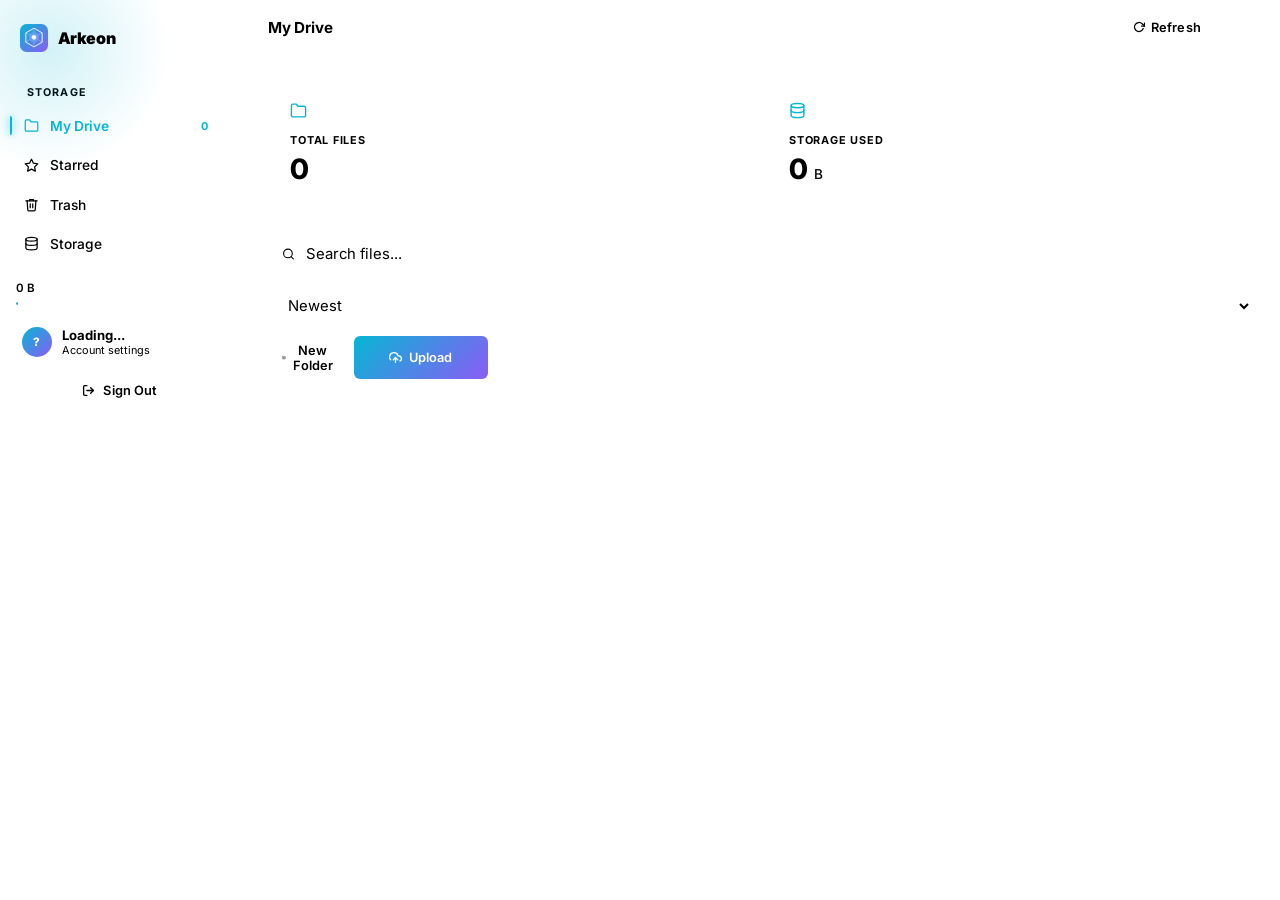
==== commit b1c27001: "Add storage view and update sidebar navigation Updated the dashboard HTML to include a new storage v" ====
--- a/frontend/dashboard.html
+++ b/frontend/dashboard.html
@@ -4,7 +4,7 @@
   <meta charset="UTF-8"/>
   <meta name="viewport" content="width=device-width, initial-scale=1.0"/>
   <title>Arkeon</title>
-  <link rel="icon" type="image/svg+xml" href="data:image/svg+xml,<svg xmlns='http://www.w3.org/2000/svg' viewBox='0 0 32 32' fill='none'><rect width='32' height='32' rx='8' fill='url(%23g)'/><defs><linearGradient id='g' x1='0' y1='0' x2='32' y2='32' gradientUnits='userSpaceOnUse'><stop offset='0%25' stop-color='%2306b6d4'/><stop offset='100%25' stop-color='%238b5cf6'/></linearGradient></defs><path d='M10 23L16 9l6 14M12.5 18.5h7' stroke='white' stroke-width='2.2' stroke-linecap='round' stroke-linejoin='round'/></svg>"/>
+  <link rel="icon" type="image/svg+xml" href="data:image/svg+xml,<svg xmlns='http://www.w3.org/2000/svg' viewBox='0 0 120 120' fill='none'><rect width='120' height='120' rx='28' fill='%230e7490'/><polygon points='60,18 95,38 95,78 60,98 25,78 25,38' stroke='white' stroke-width='4' fill='none' opacity='.95'/><polygon points='60,34 80,45 80,68 60,80 40,68 40,45' stroke='white' stroke-width='2.5' fill='white' opacity='.18'/><line x1='60' y1='18' x2='60' y2='34' stroke='white' stroke-width='2' opacity='.55'/><line x1='95' y1='38' x2='80' y2='45' stroke='white' stroke-width='2' opacity='.55'/><line x1='95' y1='78' x2='80' y2='68' stroke='white' stroke-width='2' opacity='.55'/><line x1='60' y1='98' x2='60' y2='80' stroke='white' stroke-width='2' opacity='.55'/><line x1='25' y1='78' x2='40' y2='68' stroke='white' stroke-width='2' opacity='.55'/><line x1='25' y1='38' x2='40' y2='45' stroke='white' stroke-width='2' opacity='.55'/><circle cx='60' cy='57' r='10' fill='white' opacity='.95'/></svg>"/>
   <link rel="stylesheet" href="css/style.css"/>
   <style>
     .modal-overlay{position:fixed;inset:0;z-index:500;display:flex;align-items:center;justify-content:center;padding:1rem;background:rgba(0,0,0,0.55);backdrop-filter:blur(8px);opacity:0;pointer-events:none;transition:opacity 0.22s ease;}
@@ -37,7 +37,7 @@
     <aside class="sidebar" id="sidebar">
       <div class="sidebar-glow"></div>
       <div class="sidebar-logo">
-        <svg class="sidebar-logo-icon" viewBox="0 0 32 32" fill="none" xmlns="http://www.w3.org/2000/svg"><rect width="32" height="32" rx="8" fill="url(#sg)"/><defs><linearGradient id="sg" x1="0" y1="0" x2="32" y2="32" gradientUnits="userSpaceOnUse"><stop offset="0%" stop-color="#06b6d4"/><stop offset="100%" stop-color="#8b5cf6"/></linearGradient></defs><path d="M10 23L16 9l6 14M12.5 18.5h7" stroke="white" stroke-width="2.2" stroke-linecap="round" stroke-linejoin="round"/></svg>
+        <svg class="sidebar-logo-icon" viewBox="0 0 120 120" fill="none" xmlns="http://www.w3.org/2000/svg"><rect width="120" height="120" rx="28" fill="url(#dsg)"/><defs><linearGradient id="dsg" x1="0" y1="0" x2="1" y2="1" gradientUnits="objectBoundingBox"><stop offset="0%" stop-color="#06b6d4"/><stop offset="100%" stop-color="#8b5cf6"/></linearGradient></defs><polygon points="60,18 95,38 95,78 60,98 25,78 25,38" stroke="white" stroke-width="4" fill="none" opacity=".95"/><polygon points="60,34 80,45 80,68 60,80 40,68 40,45" stroke="white" stroke-width="2.5" fill="white" opacity=".18"/><line x1="60" y1="18" x2="60" y2="34" stroke="white" stroke-width="2" opacity=".55"/><line x1="95" y1="38" x2="80" y2="45" stroke="white" stroke-width="2" opacity=".55"/><line x1="95" y1="78" x2="80" y2="68" stroke="white" stroke-width="2" opacity=".55"/><line x1="60" y1="98" x2="60" y2="80" stroke="white" stroke-width="2" opacity=".55"/><line x1="25" y1="78" x2="40" y2="68" stroke="white" stroke-width="2" opacity=".55"/><line x1="25" y1="38" x2="40" y2="45" stroke="white" stroke-width="2" opacity=".55"/><circle cx="60" cy="57" r="10" fill="white" opacity=".95"/></svg>
         <span>Arkeon</span>
       </div>
 
@@ -56,6 +56,10 @@
           <svg width="15" height="15" viewBox="0 0 24 24" fill="none" stroke="currentColor" stroke-width="2" stroke-linecap="round" stroke-linejoin="round"><polyline points="3 6 5 6 21 6"/><path d="M19 6l-1 14a2 2 0 0 1-2 2H8a2 2 0 0 1-2-2L5 6"/><path d="M10 11v6"/><path d="M14 11v6"/><path d="M9 6V4h6v2"/></svg>
           Trash
           <span class="nav-badge" id="trashCount" style="display:none;">0</span>
+        </div>
+        <div class="nav-item" id="nav-storage" onclick="switchView('storage')">
+          <svg width="15" height="15" viewBox="0 0 24 24" fill="none" stroke="currentColor" stroke-width="2" stroke-linecap="round" stroke-linejoin="round"><ellipse cx="12" cy="5" rx="9" ry="3"/><path d="M21 12c0 1.66-4 3-9 3s-9-1.34-9-3"/><path d="M3 5v14c0 1.66 4 3 9 3s9-1.34 9-3V5"/></svg>
+          Storage
         </div>
 
         <div class="sidebar-section" id="adminSection" style="display:none;margin-top:0.25rem;">Admin</div>
@@ -157,6 +161,26 @@
 
         <div class="breadcrumb" id="breadcrumb"></div>
         <div id="fileList" class="file-list"></div>
+
+        <!-- Storage View -->
+        <div id="storageView" style="display:none;">
+          <div class="glass" style="border-radius:var(--radius);padding:1.75rem;margin-bottom:1.25rem;">
+            <div style="display:flex;align-items:flex-end;gap:0.5rem;margin-bottom:0.6rem;">
+              <span id="storageUsedBig" style="font-size:2rem;font-weight:900;letter-spacing:-1px;">0 B</span>
+              <span id="storageLimitBig" style="font-size:1rem;color:var(--text3);font-weight:600;margin-bottom:0.35rem;"></span>
+            </div>
+            <div style="height:6px;background:var(--surface2);border-radius:99px;overflow:hidden;margin-bottom:0.75rem;">
+              <div id="storageFillBig" style="height:100%;background:linear-gradient(90deg,var(--accent),var(--accent2));border-radius:99px;width:0%;transition:width 0.6s ease;box-shadow:0 0 10px var(--accent);"></div>
+            </div>
+            <p id="storageSubtext" style="font-size:0.8rem;color:var(--text3);">Loading storage info...</p>
+          </div>
+
+          <div class="section-hdr" style="margin-bottom:0.75rem;">
+            <span class="section-title">Files by size</span>
+          </div>
+
+          <div id="storageBreakdownList" class="file-list"></div>
+        </div>
       </div>
     </main>
   </div>
@@ -427,11 +451,16 @@
 
     function switchView(view) {
       currentView = view;
-      ["drive","starred","trash"].forEach(v => document.getElementById(`nav-${v}`).classList.toggle("active", v === view));
+      ["drive","starred","trash","storage"].forEach(v => {
+        const el = document.getElementById(`nav-${v}`);
+        if (el) el.classList.toggle("active", v === view);
+      });
       document.getElementById("driveToolbar").style.display = view === "drive" ? "flex" : "none";
       document.getElementById("emptyTrashBtn").style.display = view === "trash" ? "flex" : "none";
       document.getElementById("breadcrumb").style.display = view === "drive" ? "flex" : "none";
-      const titles = {drive: `${user?.name||'My'}'s Drive`, starred: "Starred", trash: "Trash"};
+      document.getElementById("storageView").style.display = view === "storage" ? "block" : "none";
+      document.getElementById("fileList").style.display = view === "storage" ? "none" : "flex";
+      const titles = {drive: `${user?.name||'My'}'s Drive`, starred: "Starred", trash: "Trash", storage: "Storage"};
       document.getElementById("viewTitle").textContent = titles[view];
       refresh();
     }
@@ -440,6 +469,7 @@
       if (currentView === "drive") loadDrive();
       else if (currentView === "starred") loadStarred();
       else if (currentView === "trash") loadTrash();
+      else if (currentView === "storage") loadStorage();
       loadStats();
     }
 
@@ -883,6 +913,55 @@
       else { const d = await res.json(); showAlert(a, d.detail || "Failed."); btn.textContent = "Delete My Account"; btn.disabled = false; }
     });
 
+    async function loadStorage() {
+      const [statsRes, breakdownRes] = await Promise.all([
+        apiFetch("/api/file/stats"),
+        apiFetch("/api/file/storage-breakdown")
+      ]);
+      if (!statsRes || !breakdownRes) return;
+      const stats = await statsRes.json();
+      const files = await breakdownRes.json();
+
+      const used = stats.total_size || 0;
+      const limit = stats.storage_limit;
+
+      document.getElementById("storageUsedBig").textContent = formatSize(used);
+      if (limit) {
+        document.getElementById("storageLimitBig").textContent = `/ ${formatSize(limit)} used`;
+        const pct = Math.min(100, (used / limit) * 100);
+        document.getElementById("storageFillBig").style.width = pct + "%";
+        document.getElementById("storageSubtext").textContent = `${formatSize(limit - used)} remaining`;
+        if (pct > 90) document.getElementById("storageFillBig").style.background = "linear-gradient(90deg,#f59e0b,#ef4444)";
+      } else {
+        document.getElementById("storageLimitBig").textContent = "";
+        document.getElementById("storageFillBig").style.width = "15%";
+        document.getElementById("storageSubtext").textContent = `${stats.total_files} files · No storage limit set`;
+      }
+
+      const list = document.getElementById("storageBreakdownList");
+      if (!files.length) {
+        list.innerHTML = `<div class="empty"><div class="empty-icon">💾</div><h3>No files yet</h3><p>Upload files to see storage breakdown</p></div>`;
+        return;
+      }
+      list.innerHTML = files.map((f, i) => {
+        const pct = limit ? Math.min(100, (f.file_size / limit) * 100) : 0;
+        const barWidth = limit ? pct : (used > 0 ? Math.min(100, (f.file_size / used) * 80) : 5);
+        return `<div class="file-card" style="animation-delay:${i*0.03}s;flex-direction:column;gap:0.5rem;cursor:default;">
+          <div style="display:flex;align-items:center;gap:0.85rem;width:100%;">
+            <div class="file-thumb" style="width:34px;height:34px;">${fileEmoji(f.file_type)}</div>
+            <div class="file-info" style="flex:1;min-width:0;">
+              <div class="file-name">${f.file_name}</div>
+              <div class="file-meta-row"><span>${f.file_type||'Unknown'}</span><span>${formatDate(f.create_date)}</span></div>
+            </div>
+            <span style="font-size:0.85rem;font-weight:700;color:var(--accent);flex-shrink:0;">${formatSize(f.file_size)}</span>
+          </div>
+          <div style="height:2px;background:var(--surface2);border-radius:99px;overflow:hidden;">
+            <div style="height:100%;background:linear-gradient(90deg,var(--accent),var(--accent2));border-radius:99px;width:${barWidth.toFixed(1)}%;"></div>
+          </div>
+        </div>`;
+      }).join("");
+    }
+
     document.addEventListener("keydown", e => {
       if (e.key === "Escape") ["previewOverlay","fileActionOverlay","shareOverlay","folderOverlay","renameOverlay","settingsOverlay"].forEach(closeModal);
     });
--- a/frontend/css/style.css
+++ b/frontend/css/style.css
@@ -0,0 +1,315 @@
+@import url('https://fonts.googleapis.com/css2?family=Inter:wght@300;400;500;600;700;800;900&display=swap');
+
+*,*::before,*::after{box-sizing:border-box;margin:0;padding:0;}
+
+:root {
+  --accent: #06b6d4;
+  --accent2: #8b5cf6;
+  --accent3: #f59e0b;
+  --danger: #f43f5e;
+  --success: #10b981;
+  --radius: 12px;
+  --radius-sm: 8px;
+  --t: 0.2s cubic-bezier(0.4,0,0.2,1);
+}
+
+[data-theme="dark"] {
+  --bg: #07080f;
+  --bg2: #0c1020;
+  --glass: rgba(12,16,32,0.88);
+  --glass-b: rgba(6,182,212,0.14);
+  --glass-h: rgba(6,182,212,0.07);
+  --surface: rgba(6,182,212,0.04);
+  --surface2: rgba(6,182,212,0.09);
+  --accent-glow: rgba(6,182,212,0.18);
+  --text: #cbd5e1;
+  --text2: #64748b;
+  --text3: #2d3f55;
+  --shadow: 0 8px 32px rgba(0,0,0,0.6);
+  --shadow-a: 0 4px 24px rgba(6,182,212,0.25);
+  --nav-bg: rgba(7,8,15,0.88);
+  --nav-b: rgba(6,182,212,0.1);
+  --sidebar-bg: rgba(10,13,24,0.95);
+  --orb1: #06b6d4;
+  --orb2: #8b5cf6;
+  --orb3: #0891b2;
+}
+
+[data-theme="light"] {
+  --bg: #f0f5ff;
+  --bg2: #e8efff;
+  --glass: rgba(255,255,255,0.92);
+  --glass-b: rgba(8,145,178,0.16);
+  --glass-h: rgba(255,255,255,0.98);
+  --surface: rgba(255,255,255,0.7);
+  --surface2: rgba(255,255,255,0.92);
+  --accent-glow: rgba(8,145,178,0.12);
+  --text: #0f172a;
+  --text2: #475569;
+  --text3: #94a3b8;
+  --shadow: 0 8px 32px rgba(8,145,178,0.1);
+  --shadow-a: 0 4px 24px rgba(8,145,178,0.2);
+  --nav-bg: rgba(240,245,255,0.92);
+  --nav-b: rgba(8,145,178,0.12);
+  --sidebar-bg: rgba(248,251,255,0.98);
+  --orb1: #06b6d4;
+  --orb2: #8b5cf6;
+  --orb3: #0891b2;
+  --accent: #0891b2;
+  --accent2: #7c3aed;
+}
+
+html{font-family:'Inter',sans-serif;}
+body{background:var(--bg);color:var(--text);min-height:100vh;transition:background var(--t),color var(--t);overflow-x:hidden;}
+a{color:var(--accent);text-decoration:none;transition:color var(--t);}
+a:hover{opacity:0.8;}
+
+.bg-canvas{position:fixed;inset:0;z-index:0;overflow:hidden;pointer-events:none;}
+.bg-orb{position:absolute;border-radius:50%;filter:blur(100px);animation:orb 16s ease-in-out infinite alternate;}
+.bg-orb:nth-child(1){width:500px;height:500px;background:radial-gradient(circle,var(--orb1),transparent 70%);top:-150px;left:-100px;opacity:0.22;animation-delay:0s;}
+.bg-orb:nth-child(2){width:380px;height:380px;background:radial-gradient(circle,var(--orb2),transparent 70%);bottom:-100px;right:-80px;opacity:0.18;animation-delay:-6s;}
+.bg-orb:nth-child(3){width:280px;height:280px;background:radial-gradient(circle,var(--orb3),transparent 70%);top:50%;left:55%;opacity:0.14;animation-delay:-11s;}
+[data-theme="light"] .bg-orb{opacity:0.08!important;}
+@keyframes orb{0%{transform:translate(0,0) scale(1);}40%{transform:translate(40px,-30px) scale(1.08);}70%{transform:translate(-20px,50px) scale(0.94);}100%{transform:translate(30px,20px) scale(1.05);}}
+
+.page{position:relative;z-index:1;}
+
+.glass{background:var(--glass);backdrop-filter:blur(20px) saturate(1.4);-webkit-backdrop-filter:blur(20px) saturate(1.4);border:1px solid var(--glass-b);border-radius:var(--radius);box-shadow:var(--shadow);}
+
+input,select{width:100%;background:var(--surface);border:1px solid var(--glass-b);border-radius:var(--radius-sm);color:var(--text);font-family:inherit;font-size:0.93rem;padding:0.75rem 1rem;outline:none;transition:all var(--t);}
+input:focus,select:focus{border-color:var(--accent);background:var(--surface2);box-shadow:0 0 0 3px var(--accent-glow);}
+input::placeholder{color:var(--text3);}
+
+select option{background:var(--bg2);color:var(--text);}
+[data-theme="light"] select option{background:#fff;color:#0f172a;}
+
+.btn{align-items:center;border:none;border-radius:var(--radius-sm);cursor:pointer;display:inline-flex;font-family:inherit;font-size:0.9rem;font-weight:600;gap:0.45rem;justify-content:center;padding:0.7rem 1.4rem;transition:all var(--t);position:relative;overflow:hidden;letter-spacing:0.01em;}
+.btn::after{content:'';position:absolute;inset:0;background:white;opacity:0;transition:opacity 0.15s;}
+.btn:active::after{opacity:0.08;}
+
+.btn-primary{background:linear-gradient(135deg,var(--accent),var(--accent2));color:#fff;width:100%;box-shadow:0 4px 16px var(--accent-glow);}
+.btn-primary:hover{transform:translateY(-2px);box-shadow:var(--shadow-a);}
+.btn-primary:active{transform:translateY(0);}
+
+.btn-ghost{background:var(--surface);border:1px solid var(--glass-b);color:var(--text2);backdrop-filter:blur(10px);}
+.btn-ghost:hover{background:var(--surface2);color:var(--text);border-color:var(--accent);}
+
+.btn-sm{font-size:0.8rem;padding:0.4rem 0.9rem;border-radius:6px;}
+
+.btn-icon{background:transparent;border:none;color:var(--text3);cursor:pointer;padding:0.4rem;border-radius:6px;transition:all var(--t);display:inline-flex;align-items:center;}
+.btn-icon:hover{color:var(--text);background:var(--surface2);}
+.btn-icon.danger:hover{color:var(--danger);background:rgba(244,63,94,0.1);}
+.btn-icon.star-active{color:var(--accent3);}
+
+.btn-nav{display:inline-flex;align-items:center;gap:0.4rem;background:linear-gradient(135deg,var(--accent),var(--accent2));border:none;border-radius:99px;color:#fff;cursor:pointer;font-family:inherit;font-size:0.82rem;font-weight:700;padding:0.42rem 1.1rem;transition:all var(--t);box-shadow:0 4px 12px var(--accent-glow);text-decoration:none;}
+.btn-nav:hover{transform:translateY(-2px);box-shadow:var(--shadow-a);color:#fff;}
+
+.btn-nav-ghost{display:inline-flex;align-items:center;gap:0.4rem;background:var(--surface);border:1px solid var(--glass-b);border-radius:99px;color:var(--text);cursor:pointer;font-family:inherit;font-size:0.82rem;font-weight:600;padding:0.42rem 1.1rem;transition:all var(--t);text-decoration:none;backdrop-filter:blur(10px);}
+.btn-nav-ghost:hover{border-color:var(--accent);background:var(--surface2);color:var(--text);}
+
+.alert{border-radius:var(--radius-sm);font-size:0.875rem;padding:0.75rem 1rem;display:none;animation:slide-dn 0.2s ease;}
+.alert.show{display:block;}
+.alert-error{background:rgba(244,63,94,0.1);border:1px solid rgba(244,63,94,0.2);color:#fb7185;}
+.alert-success{background:rgba(16,185,129,0.1);border:1px solid rgba(16,185,129,0.2);color:#34d399;}
+@keyframes slide-dn{from{opacity:0;transform:translateY(-6px);}to{opacity:1;transform:none;}}
+
+.form-group{display:flex;flex-direction:column;gap:0.4rem;}
+.form-group label{font-size:0.78rem;font-weight:600;color:var(--text2);letter-spacing:0.04em;text-transform:uppercase;}
+.form-stack{display:flex;flex-direction:column;gap:1rem;}
+
+.theme-toggle{display:inline-flex;align-items:center;gap:0.4rem;background:var(--surface);border:1px solid var(--glass-b);border-radius:99px;color:var(--text2);cursor:pointer;font-family:inherit;font-size:0.78rem;font-weight:600;padding:0.38rem 0.85rem;transition:all var(--t);backdrop-filter:blur(10px);letter-spacing:0.02em;}
+.theme-toggle:hover{border-color:var(--accent);color:var(--text);}
+
+.topbar-global{position:fixed;top:0;left:0;right:0;z-index:200;display:flex;align-items:center;justify-content:space-between;padding:1rem 2rem;background:var(--nav-bg);backdrop-filter:blur(20px);-webkit-backdrop-filter:blur(20px);border-bottom:1px solid var(--nav-b);transition:background var(--t);}
+.nav-logo{display:flex;align-items:center;gap:0.6rem;font-size:1.05rem;font-weight:900;letter-spacing:-0.5px;color:var(--text);text-decoration:none;}
+.nav-logo-icon{width:28px;height:28px;flex-shrink:0;}
+.nav-right{display:flex;align-items:center;gap:0.6rem;}
+
+.auth-page{min-height:100vh;display:flex;align-items:center;justify-content:center;padding:6rem 1.5rem 3rem;}
+.auth-card{width:100%;max-width:400px;padding:2.5rem;animation:card-in 0.4s cubic-bezier(0.34,1.4,0.64,1);}
+@keyframes card-in{from{opacity:0;transform:translateY(24px) scale(0.97);}to{opacity:1;transform:none;}}
+
+.auth-logo{display:flex;align-items:center;gap:0.6rem;margin-bottom:2rem;text-decoration:none;}
+.auth-logo-icon{width:32px;height:32px;flex-shrink:0;}
+.auth-logo span{font-size:1.2rem;font-weight:900;letter-spacing:-0.5px;color:var(--text);}
+
+.auth-heading{font-size:1.6rem;font-weight:800;letter-spacing:-0.5px;margin-bottom:0.3rem;}
+.auth-sub{color:var(--text2);font-size:0.88rem;margin-bottom:1.75rem;line-height:1.5;}
+.auth-footer{color:var(--text3);font-size:0.83rem;margin-top:1.4rem;text-align:center;}
+.auth-footer a{color:var(--accent);font-weight:600;}
+
+.dash-layout{display:flex;min-height:100vh;}
+
+.sidebar{width:240px;position:fixed;inset-y:0;left:0;display:flex;flex-direction:column;z-index:100;background:var(--sidebar-bg);backdrop-filter:blur(24px);-webkit-backdrop-filter:blur(24px);border-right:1px solid var(--glass-b);overflow:hidden;transition:background var(--t),border-color var(--t);}
+.sidebar-glow{position:absolute;top:-80px;left:-80px;width:260px;height:260px;background:radial-gradient(circle,rgba(6,182,212,0.18),transparent 65%);pointer-events:none;animation:glow-pulse 5s ease-in-out infinite alternate;}
+@keyframes glow-pulse{0%{opacity:0.5;transform:scale(0.95);}100%{opacity:1;transform:scale(1.05);}}
+
+.sidebar-logo{display:flex;align-items:center;gap:0.6rem;padding:1.5rem 1.25rem 1rem;position:relative;}
+.sidebar-logo-icon{width:28px;height:28px;flex-shrink:0;}
+.sidebar-logo span{font-size:1rem;font-weight:900;letter-spacing:-0.4px;}
+
+.sidebar-section{color:var(--text3);font-size:0.67rem;font-weight:700;letter-spacing:0.1em;text-transform:uppercase;padding:0 1.1rem 0.35rem;margin-top:0.75rem;}
+.sidebar-nav{flex:1;padding:0.35rem 0.6rem;display:flex;flex-direction:column;gap:0.15rem;}
+
+.nav-item{align-items:center;border-radius:var(--radius-sm);color:var(--text2);cursor:pointer;display:flex;font-size:0.86rem;font-weight:500;gap:0.7rem;padding:0.65rem 0.9rem;transition:all var(--t);position:relative;user-select:none;}
+.nav-item svg{flex-shrink:0;}
+.nav-item:hover{background:var(--surface2);color:var(--text);}
+.nav-item.active{background:var(--surface2);color:var(--accent);font-weight:600;}
+.nav-item.active::before{content:'';position:absolute;left:0;top:25%;bottom:25%;width:2px;background:var(--accent);border-radius:0 2px 2px 0;box-shadow:0 0 8px var(--accent);}
+.nav-badge{margin-left:auto;background:var(--surface2);color:var(--text2);font-size:0.68rem;font-weight:700;padding:0.1rem 0.5rem;border-radius:99px;min-width:20px;text-align:center;}
+.nav-item.active .nav-badge{background:var(--accent-glow);color:var(--accent);}
+
+.sidebar-bottom{border-top:1px solid var(--glass-b);padding:0.85rem 0.6rem;}
+
+.storage-bar-wrap{padding:0 0.4rem 0.85rem;}
+.storage-bar-label{display:flex;justify-content:space-between;align-items:center;font-size:0.72rem;color:var(--text3);margin-bottom:0.4rem;font-weight:500;}
+.storage-bar-label span:first-child{color:var(--text2);font-weight:600;}
+.storage-bar{height:3px;background:var(--surface2);border-radius:99px;overflow:hidden;}
+.storage-bar-fill{height:100%;background:linear-gradient(90deg,var(--accent),var(--accent2));border-radius:99px;transition:width 0.5s ease;min-width:2px;}
+
+.user-row{align-items:center;border-radius:var(--radius-sm);display:flex;gap:0.65rem;padding:0.55rem 0.75rem;cursor:pointer;transition:all var(--t);margin-bottom:0.35rem;}
+.user-row:hover{background:var(--surface2);}
+.avatar{width:30px;height:30px;background:linear-gradient(135deg,var(--accent),var(--accent2));border-radius:50%;display:flex;align-items:center;justify-content:center;font-size:0.72rem;font-weight:800;color:#fff;flex-shrink:0;overflow:hidden;}
+.avatar img{width:100%;height:100%;object-fit:cover;}
+.user-meta{overflow:hidden;flex:1;}
+.user-name-el{font-size:0.82rem;font-weight:700;white-space:nowrap;overflow:hidden;text-overflow:ellipsis;}
+.user-sub{color:var(--text3);font-size:0.68rem;}
+
+.main{flex:1;margin-left:240px;display:flex;flex-direction:column;min-height:100vh;}
+.topbar-dash{position:sticky;top:0;z-index:50;background:var(--nav-bg);backdrop-filter:blur(20px);-webkit-backdrop-filter:blur(20px);border-bottom:1px solid var(--nav-b);display:flex;align-items:center;justify-content:space-between;padding:0.85rem 1.75rem;transition:background var(--t);}
+.topbar-title{font-size:0.95rem;font-weight:700;letter-spacing:-0.2px;}
+.topbar-right{display:flex;align-items:center;gap:0.6rem;}
+
+.content{padding:1.75rem;flex:1;}
+
+.stats-grid{display:grid;grid-template-columns:repeat(auto-fit,minmax(150px,1fr));gap:0.85rem;margin-bottom:1.75rem;}
+.stat-card{padding:1.2rem 1.4rem;position:relative;overflow:hidden;}
+.stat-card::after{content:'';position:absolute;top:-24px;right:-24px;width:80px;height:80px;background:radial-gradient(circle,var(--accent-glow),transparent);border-radius:50%;pointer-events:none;}
+.stat-icon{color:var(--accent);margin-bottom:0.6rem;}
+.stat-label{color:var(--text3);font-size:0.68rem;font-weight:700;letter-spacing:0.07em;text-transform:uppercase;margin-bottom:0.3rem;}
+.stat-val{font-size:1.75rem;font-weight:800;letter-spacing:-1px;}
+.stat-val .unit{font-size:0.85rem;font-weight:500;color:var(--text2);letter-spacing:0;margin-left:2px;}
+
+.section-hdr{display:flex;align-items:center;justify-content:space-between;margin-bottom:0.85rem;}
+.section-title{font-size:0.88rem;font-weight:700;letter-spacing:0.01em;}
+
+.toolbar{display:flex;align-items:center;gap:0.55rem;margin-bottom:1.1rem;flex-wrap:wrap;}
+.search-wrap{flex:1;min-width:140px;position:relative;}
+.search-wrap svg{position:absolute;left:0.85rem;top:50%;transform:translateY(-50%);color:var(--text3);pointer-events:none;}
+.search-input{padding-left:2.4rem!important;}
+.toolbar-actions{display:flex;gap:0.4rem;flex-shrink:0;}
+
+.breadcrumb{display:flex;align-items:center;gap:0.25rem;margin-bottom:0.85rem;flex-wrap:wrap;}
+.breadcrumb-item{font-size:0.82rem;font-weight:600;color:var(--text2);cursor:pointer;padding:0.18rem 0.45rem;border-radius:5px;transition:all var(--t);}
+.breadcrumb-item:hover{color:var(--accent);background:var(--accent-glow);}
+.breadcrumb-item.active{color:var(--text);cursor:default;}
+.breadcrumb-item.active:hover{background:transparent;}
+.breadcrumb-sep{color:var(--text3);font-size:0.78rem;}
+
+.file-list{display:flex;flex-direction:column;gap:0.45rem;}
+.file-card{display:flex;align-items:center;gap:0.85rem;padding:0.85rem 1.1rem;border-radius:var(--radius-sm);border:1px solid var(--glass-b);background:var(--glass);backdrop-filter:blur(10px);transition:all var(--t);animation:file-in 0.25s ease both;cursor:pointer;}
+@keyframes file-in{from{opacity:0;transform:translateX(-8px);}to{opacity:1;transform:none;}}
+.file-card:hover{background:var(--glass-h);border-color:rgba(6,182,212,0.28);transform:translateX(3px);box-shadow:-2px 0 0 var(--accent);}
+.file-thumb{width:38px;height:38px;background:var(--surface2);border-radius:8px;display:flex;align-items:center;justify-content:center;font-size:1.2rem;flex-shrink:0;}
+.file-info{flex:1;min-width:0;}
+.file-name{font-size:0.88rem;font-weight:600;white-space:nowrap;overflow:hidden;text-overflow:ellipsis;}
+.file-meta-row{color:var(--text3);font-size:0.72rem;margin-top:0.15rem;display:flex;gap:0.65rem;flex-wrap:wrap;}
+.file-actions{display:flex;gap:0.15rem;flex-shrink:0;}
+
+.folder-card{border-color:rgba(6,182,212,0.18);background:rgba(6,182,212,0.03);}
+[data-theme="light"] .folder-card{background:rgba(8,145,178,0.04);}
+
+.empty{text-align:center;padding:4rem 2rem;color:var(--text3);animation:fade-in 0.4s ease;}
+.empty-icon{width:64px;height:64px;background:var(--surface2);border-radius:16px;display:flex;align-items:center;justify-content:center;margin:0 auto 1rem;font-size:1.75rem;}
+.empty h3{font-size:0.95rem;font-weight:700;color:var(--text2);margin-bottom:0.3rem;}
+.empty p{font-size:0.82rem;}
+
+.queue-item{display:flex;align-items:center;gap:0.75rem;padding:0.65rem 0.9rem;border-radius:var(--radius-sm);background:var(--surface);border:1px solid var(--glass-b);font-size:0.84rem;animation:file-in 0.2s ease;}
+.q-status{margin-left:auto;font-size:0.75rem;font-weight:600;}
+.q-ok{color:var(--success);}
+.q-err{color:var(--danger);}
+.q-wait{color:var(--text3);}
+
+.progress-wrap{height:2px;background:var(--surface2);border-radius:99px;overflow:hidden;display:none;}
+.progress-wrap.show{display:block;}
+.progress-fill{height:100%;background:linear-gradient(90deg,var(--accent),var(--accent2));border-radius:99px;width:0%;transition:width 0.3s ease;box-shadow:0 0 8px var(--accent);}
+
+.preview-content{display:flex;align-items:center;justify-content:center;min-height:280px;max-height:60vh;overflow:auto;border-radius:var(--radius-sm);background:var(--surface);border:1px solid var(--glass-b);}
+.preview-content img{max-width:100%;max-height:60vh;border-radius:var(--radius-sm);}
+.preview-content iframe{width:100%;height:60vh;border:none;border-radius:var(--radius-sm);}
+.preview-content video{max-width:100%;max-height:60vh;border-radius:var(--radius-sm);}
+.preview-content pre{padding:1.25rem;color:var(--text);font-size:0.83rem;white-space:pre-wrap;word-break:break-all;text-align:left;width:100%;}
+.preview-actions{display:flex;gap:0.65rem;margin-top:0.85rem;}
+
+.share-url-box{display:flex;gap:0.5rem;margin-top:0.5rem;}
+.share-url-box input{flex:1;font-size:0.82rem;}
+
+.file-action-list{display:flex;flex-direction:column;gap:0.45rem;}
+.file-action-item{display:flex;align-items:center;gap:0.8rem;padding:0.8rem 0.95rem;border-radius:var(--radius-sm);border:1px solid var(--glass-b);background:var(--glass);cursor:pointer;transition:all var(--t);}
+.file-action-item:hover{background:var(--glass-h);border-color:rgba(6,182,212,0.25);}
+.file-action-item.danger:hover{border-color:rgba(244,63,94,0.28);background:rgba(244,63,94,0.05);}
+.file-action-icon{width:34px;height:34px;border-radius:8px;display:flex;align-items:center;justify-content:center;flex-shrink:0;}
+
+.upload-drop-zone{border:2px dashed var(--glass-b);padding:2rem;text-align:center;transition:all var(--t);position:fixed;inset:0;z-index:300;background:rgba(7,8,15,0.88);backdrop-filter:blur(8px);display:none;align-items:center;justify-content:center;flex-direction:column;gap:0.65rem;}
+[data-theme="light"] .upload-drop-zone{background:rgba(240,245,255,0.88);}
+.upload-drop-zone.show{display:flex;}
+.upload-drop-zone.drag-over{border-color:var(--accent);box-shadow:inset 0 0 40px var(--accent-glow);}
+.upload-drop-zone h3{color:var(--text);font-size:1.1rem;font-weight:700;}
+.upload-drop-zone p{color:var(--text2);font-size:0.86rem;}
+
+.profile-upload-wrap{display:flex;align-items:center;gap:0.9rem;margin-bottom:1.1rem;}
+.profile-avatar-lg{width:60px;height:60px;border-radius:50%;background:linear-gradient(135deg,var(--accent),var(--accent2));display:flex;align-items:center;justify-content:center;font-size:1.4rem;font-weight:800;color:#fff;flex-shrink:0;overflow:hidden;border:2px solid var(--glass-b);}
+.profile-avatar-lg img{width:100%;height:100%;object-fit:cover;}
+
+.settings-list{display:flex;flex-direction:column;gap:0.4rem;}
+.settings-item{display:flex;align-items:center;gap:0.8rem;padding:0.8rem 0.95rem;border-radius:var(--radius-sm);border:1px solid var(--glass-b);background:var(--glass);cursor:pointer;transition:all var(--t);}
+.settings-item:hover{background:var(--glass-h);border-color:rgba(6,182,212,0.25);transform:translateX(3px);}
+.settings-item.danger:hover{border-color:rgba(244,63,94,0.28);background:rgba(244,63,94,0.05);}
+.settings-icon{width:34px;height:34px;border-radius:8px;display:flex;align-items:center;justify-content:center;flex-shrink:0;}
+.settings-icon.blue{background:var(--surface2);color:var(--accent);}
+.settings-icon.red{background:rgba(244,63,94,0.1);color:var(--danger);}
+.settings-icon.green{background:rgba(16,185,129,0.1);color:var(--success);}
+.settings-icon.amber{background:rgba(245,158,11,0.1);color:var(--accent3);}
+.settings-label{font-size:0.88rem;font-weight:600;}
+.settings-sub{font-size:0.74rem;color:var(--text3);margin-top:0.1rem;}
+
+.user-table-wrap{background:var(--glass);backdrop-filter:blur(16px);border:1px solid var(--glass-b);border-radius:var(--radius);overflow:hidden;overflow-x:auto;}
+.user-table{width:100%;border-collapse:collapse;}
+.user-table th{text-align:left;font-size:0.68rem;font-weight:700;letter-spacing:0.07em;text-transform:uppercase;color:var(--text3);padding:0.6rem 1rem;border-bottom:1px solid var(--glass-b);}
+.user-table td{padding:0.8rem 1rem;font-size:0.86rem;border-bottom:1px solid var(--glass-b);vertical-align:middle;}
+.user-table tr:last-child td{border-bottom:none;}
+.user-table tbody tr{transition:background var(--t);}
+.user-table tbody tr:hover{background:var(--surface);}
+
+.badge-admin{display:inline-flex;align-items:center;gap:0.3rem;background:var(--accent-glow);border:1px solid rgba(6,182,212,0.2);color:var(--accent);font-size:0.68rem;font-weight:700;padding:0.18rem 0.55rem;border-radius:99px;}
+.badge-locked{display:inline-flex;align-items:center;gap:0.3rem;background:rgba(244,63,94,0.1);border:1px solid rgba(244,63,94,0.2);color:#fb7185;font-size:0.68rem;font-weight:700;padding:0.18rem 0.55rem;border-radius:99px;}
+.badge-dormant{display:inline-flex;align-items:center;gap:0.3rem;background:rgba(245,158,11,0.1);border:1px solid rgba(245,158,11,0.2);color:#fbbf24;font-size:0.68rem;font-weight:700;padding:0.18rem 0.55rem;border-radius:99px;}
+.badge-active{display:inline-flex;align-items:center;gap:0.3rem;background:rgba(16,185,129,0.1);border:1px solid rgba(16,185,129,0.2);color:#34d399;font-size:0.68rem;font-weight:700;padding:0.18rem 0.55rem;border-radius:99px;}
+.badge-normal{display:inline-flex;align-items:center;background:var(--surface2);color:var(--text3);font-size:0.68rem;font-weight:600;padding:0.18rem 0.55rem;border-radius:99px;}
+
+.stat-mini{display:grid;grid-template-columns:repeat(auto-fit,minmax(130px,1fr));gap:0.85rem;margin-bottom:1.75rem;}
+.stat-mini-card{background:var(--glass);backdrop-filter:blur(14px);border:1px solid var(--glass-b);border-radius:var(--radius-sm);padding:1rem 1.2rem;}
+.stat-mini-label{font-size:0.67rem;font-weight:700;letter-spacing:0.07em;text-transform:uppercase;color:var(--text3);margin-bottom:0.3rem;}
+.stat-mini-val{font-size:1.5rem;font-weight:800;letter-spacing:-0.5px;}
+
+.action-row{display:flex;gap:0.3rem;justify-content:flex-end;flex-wrap:wrap;align-items:center;}
+.last-login{color:var(--text3);font-size:0.74rem;}
+
+.mobile-menu-btn{display:none;background:var(--surface);border:1px solid var(--glass-b);border-radius:7px;color:var(--text);cursor:pointer;padding:0.4rem;align-items:center;justify-content:center;}
+
+@keyframes fade-in{from{opacity:0;}to{opacity:1;}}
+@keyframes spin{to{transform:rotate(360deg);}}
+
+::-webkit-scrollbar{width:4px;}
+::-webkit-scrollbar-track{background:transparent;}
+::-webkit-scrollbar-thumb{background:var(--glass-b);border-radius:99px;}
+
+.hide-mobile{display:inline;}
+@media(max-width:768px){
+  .mobile-menu-btn{display:flex;}
+  .sidebar{transform:translateX(-100%);transition:transform 0.3s ease;z-index:200;}
+  .sidebar.open{transform:translateX(0);}
+  .main{margin-left:0!important;}
+  .hide-mobile{display:none;}
+  .stats-grid{grid-template-columns:1fr 1fr;}
+}
